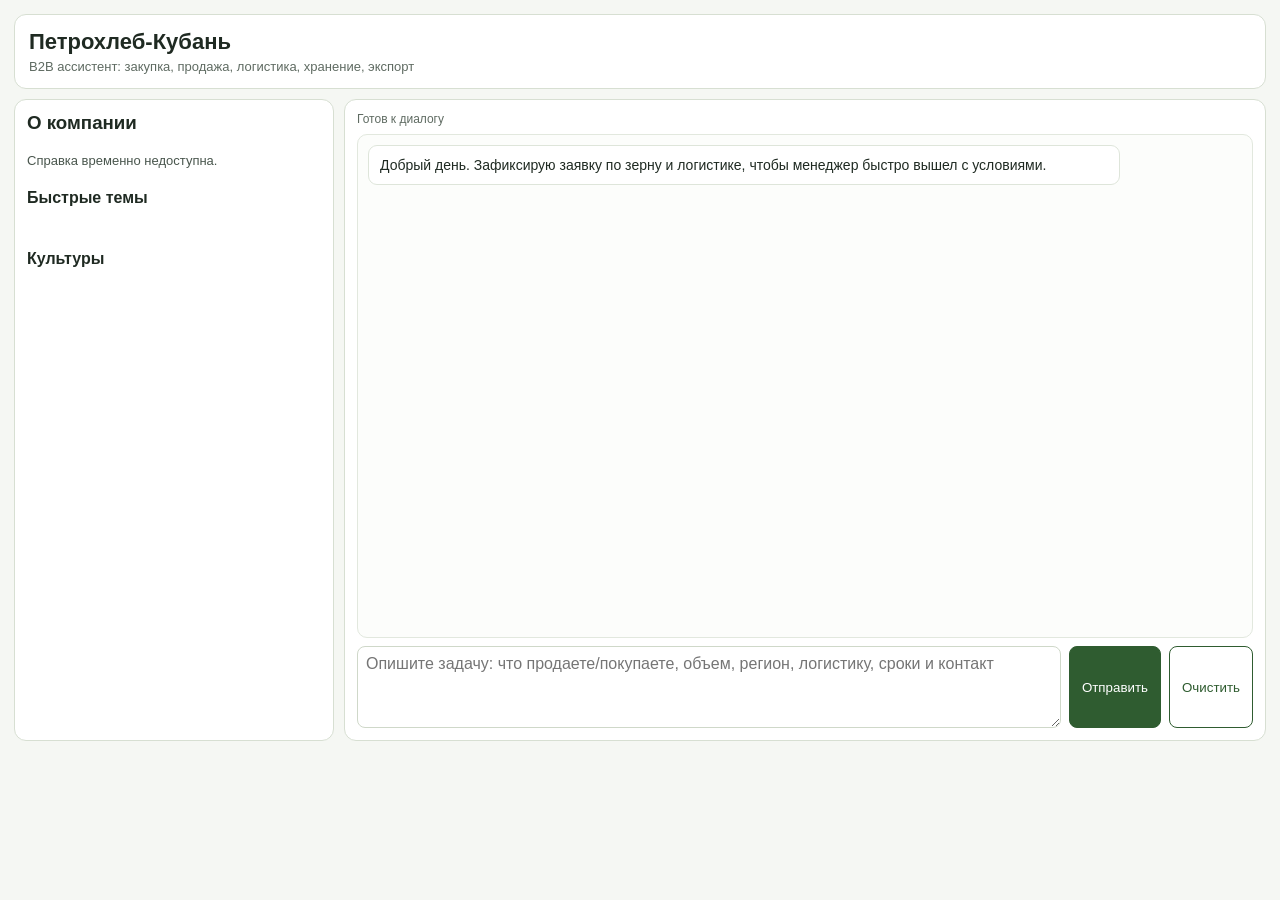
==== web/index.html @ 88578274 "ref: refactor chat logic" ====
<!doctype html>
<html lang="ru">
<head>
  <meta charset="UTF-8" />
  <meta name="viewport" content="width=device-width, initial-scale=1" />
  <title>Петрохлеб-Кубань — ассистент заявок</title>
  <style>
    :root { --bg:#f5f7f3; --card:#fff; --ink:#1f2a22; --line:#d7dfd2; --brand:#2f5c30; }
    * { box-sizing:border-box; }
    body { margin:0; font-family:"Segoe UI", Tahoma, sans-serif; background:var(--bg); color:var(--ink); }
    .wrap { max-width:1280px; margin:0 auto; padding:14px; }
    .top { background:var(--card); border:1px solid var(--line); border-radius:12px; padding:14px; margin-bottom:10px; }
    .title { font-size:22px; font-weight:700; }
    .sub { color:#5f6b62; font-size:13px; margin-top:4px; }
    .layout { display:grid; grid-template-columns:320px 1fr; gap:10px; }
    .card { background:var(--card); border:1px solid var(--line); border-radius:12px; padding:12px; }
    .chips { display:flex; gap:6px; flex-wrap:wrap; }
    .chip { border:1px solid #c4d0be; background:#eef4ea; border-radius:999px; padding:6px 10px; cursor:pointer; font-size:12px; }
    .stream { border:1px solid #e2e8de; border-radius:10px; min-height:56vh; max-height:56vh; overflow:auto; padding:10px; background:#fcfdfb; }
    .msg { max-width:86%; padding:9px 11px; border-radius:9px; margin-bottom:8px; white-space:pre-wrap; font-size:14px; line-height:1.45; }
    .msg.in { margin-left:auto; background:#eaf1e5; border:1px solid #d1ddc9; }
    .msg.out { margin-right:auto; background:#fff; border:1px solid #dee5da; }
    .composer { display:grid; grid-template-columns:1fr auto auto; gap:8px; margin-top:8px; }
    textarea { width:100%; min-height:82px; border:1px solid #cfd8c9; border-radius:8px; padding:8px; font:inherit; }
    button { border:1px solid var(--brand); background:var(--brand); color:#fff; border-radius:8px; padding:0 12px; cursor:pointer; }
    button.ghost { background:#fff; color:var(--brand); }
    .status { color:#5f6b62; font-size:12px; margin-bottom:8px; }
    @media (max-width: 980px) { .layout { grid-template-columns:1fr; } }
  </style>
</head>
<body>
  <div class="wrap">
    <div class="top">
      <div class="title">Петрохлеб-Кубань</div>
      <div class="sub">B2B ассистент: закупка, продажа, логистика, хранение, экспорт</div>
    </div>

    <div class="layout">
      <aside class="card">
        <h3 style="margin-top:0">О компании</h3>
        <div id="company" style="font-size:13px;color:#49564d"></div>
        <h4>Быстрые темы</h4>
        <div class="chips" id="request-types"></div>
        <h4>Культуры</h4>
        <div class="chips" id="commodities"></div>
      </aside>

      <section class="card">
        <div class="status" id="status">Готов к диалогу</div>
        <div class="stream" id="stream"></div>
        <div class="composer">
          <textarea id="text" placeholder="Опишите задачу: что продаете/покупаете, объем, регион, логистику, сроки и контакт"></textarea>
          <button id="send">Отправить</button>
          <button id="clear" class="ghost">Очистить</button>
        </div>
      </section>
    </div>
  </div>

  <script>
    let sessionId = null
    const stream = document.getElementById("stream")
    const statusEl = document.getElementById("status")

    function add(text, direction) {
      const el = document.createElement("div")
      el.className = `msg ${direction}`
      el.textContent = text
      stream.appendChild(el)
      stream.scrollTop = stream.scrollHeight
    }

    function setStatus(text, bad = false) {
      statusEl.textContent = text
      statusEl.style.color = bad ? "#b01919" : "#5f6b62"
    }

    async function bootstrap() {
      try {
        const res = await fetch("/api/public/bootstrap")
        const data = await res.json()
        document.getElementById("company").textContent = `${data.company?.name || ""}. ${data.company?.services || ""}`

        const reqWrap = document.getElementById("request-types")
        ;(data.request_types || []).forEach(item => {
          const b = document.createElement("button")
          b.className = "chip"
          b.textContent = item.name
          b.onclick = () => {
            document.getElementById("text").value = `Нужна консультация: ${item.name}`
            document.getElementById("text").focus()
          }
          reqWrap.appendChild(b)
        })

        const comWrap = document.getElementById("commodities")
        ;(data.commodities || []).forEach(item => {
          const b = document.createElement("button")
          b.className = "chip"
          b.textContent = item.name
          b.onclick = () => {
            document.getElementById("text").value = `Интересует ${item.name}, объем 200 тонн, регион Краснодар.`
            document.getElementById("text").focus()
          }
          comWrap.appendChild(b)
        })
      } catch {
        document.getElementById("company").textContent = "Справка временно недоступна."
      }
    }

    async function send() {
      const textEl = document.getElementById("text")
      const text = textEl.value.trim()
      if (!text) return
      add(text, "in")
      textEl.value = ""
      setStatus("Обработка сообщения...")

      try {
        const res = await fetch("/api/v1/chat", {
          method: "POST",
          headers: { "Content-Type": "application/json" },
          body: JSON.stringify({ text, session_id: sessionId, client_id: "web-user", source_channel: "web_widget" }),
        })
        const payload = await res.json()
        if (!res.ok) throw new Error(payload.detail || `HTTP ${res.status}`)
        sessionId = payload.session_id || sessionId
        add(payload.text || "Ответ пуст", "out")
        setStatus(`Готово · ${payload.provider || "engine"} · ${payload.status || "draft"}`)
      } catch (e) {
        add(`Ошибка: ${e.message || e}`, "out")
        setStatus("Сбой запроса", true)
      }
    }

    document.getElementById("send").onclick = send
    document.getElementById("clear").onclick = () => {
      sessionId = null
      stream.innerHTML = ""
      setStatus("Диалог очищен")
    }
    document.getElementById("text").addEventListener("keydown", e => {
      if (e.key === "Enter" && !e.shiftKey) {
        e.preventDefault()
        send()
      }
    })

    ;(async () => {
      await bootstrap()
      add("Добрый день. Зафиксирую заявку по зерну и логистике, чтобы менеджер быстро вышел с условиями.", "out")
    })()
  </script>
</body>
</html>
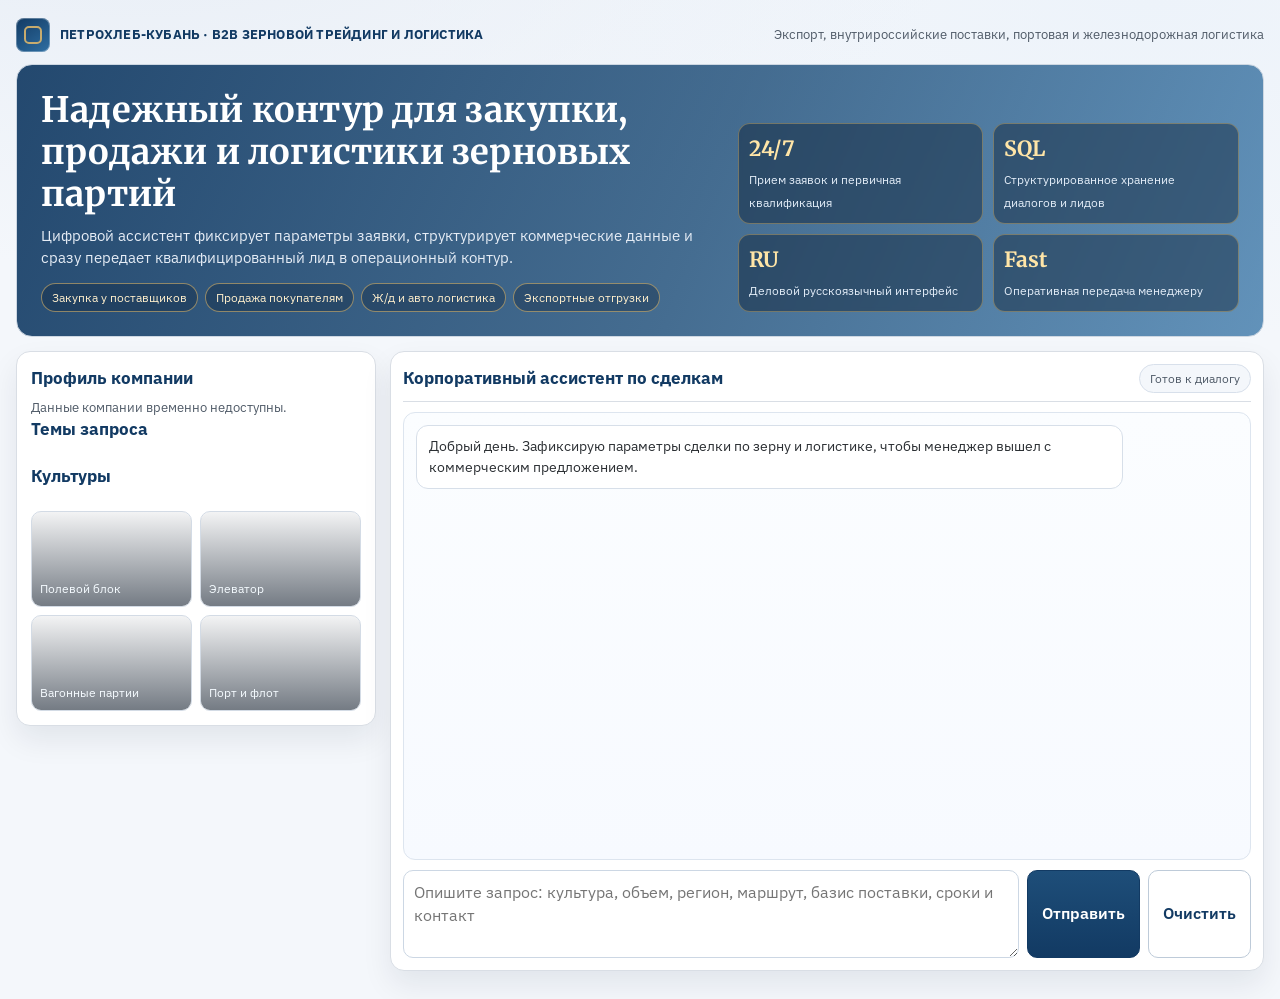
==== commit 2acbdf1b: "feat: changed webui" ====
--- a/web/index.html
+++ b/web/index.html
@@ -3,153 +3,728 @@
 <head>
   <meta charset="UTF-8" />
   <meta name="viewport" content="width=device-width, initial-scale=1" />
-  <title>Петрохлеб-Кубань — ассистент заявок</title>
+  <title>Петрохлеб-Кубань — корпоративный B2B ассистент</title>
   <style>
-    :root { --bg:#f5f7f3; --card:#fff; --ink:#1f2a22; --line:#d7dfd2; --brand:#2f5c30; }
-    * { box-sizing:border-box; }
-    body { margin:0; font-family:"Segoe UI", Tahoma, sans-serif; background:var(--bg); color:var(--ink); }
-    .wrap { max-width:1280px; margin:0 auto; padding:14px; }
-    .top { background:var(--card); border:1px solid var(--line); border-radius:12px; padding:14px; margin-bottom:10px; }
-    .title { font-size:22px; font-weight:700; }
-    .sub { color:#5f6b62; font-size:13px; margin-top:4px; }
-    .layout { display:grid; grid-template-columns:320px 1fr; gap:10px; }
-    .card { background:var(--card); border:1px solid var(--line); border-radius:12px; padding:12px; }
-    .chips { display:flex; gap:6px; flex-wrap:wrap; }
-    .chip { border:1px solid #c4d0be; background:#eef4ea; border-radius:999px; padding:6px 10px; cursor:pointer; font-size:12px; }
-    .stream { border:1px solid #e2e8de; border-radius:10px; min-height:56vh; max-height:56vh; overflow:auto; padding:10px; background:#fcfdfb; }
-    .msg { max-width:86%; padding:9px 11px; border-radius:9px; margin-bottom:8px; white-space:pre-wrap; font-size:14px; line-height:1.45; }
-    .msg.in { margin-left:auto; background:#eaf1e5; border:1px solid #d1ddc9; }
-    .msg.out { margin-right:auto; background:#fff; border:1px solid #dee5da; }
-    .composer { display:grid; grid-template-columns:1fr auto auto; gap:8px; margin-top:8px; }
-    textarea { width:100%; min-height:82px; border:1px solid #cfd8c9; border-radius:8px; padding:8px; font:inherit; }
-    button { border:1px solid var(--brand); background:var(--brand); color:#fff; border-radius:8px; padding:0 12px; cursor:pointer; }
-    button.ghost { background:#fff; color:var(--brand); }
-    .status { color:#5f6b62; font-size:12px; margin-bottom:8px; }
-    @media (max-width: 980px) { .layout { grid-template-columns:1fr; } }
+    @import url("https://fonts.googleapis.com/css2?family=IBM+Plex+Sans:wght@400;500;600;700&family=Merriweather:wght@700;900&display=swap");
+
+    :root {
+      --bg: #f4f7fb;
+      --surface: #ffffff;
+      --surface-soft: #f8fafd;
+      --brand-900: #123a63;
+      --brand-800: #1e4e79;
+      --brand-700: #2f6fa3;
+      --gold-700: #c79a3b;
+      --gold-500: #d9b56b;
+      --text: #2b2f33;
+      --muted: #4f5a67;
+      --line: #d9dee5;
+      --ok: #2e7d58;
+      --danger: #b23c36;
+    }
+
+    * {
+      box-sizing: border-box;
+    }
+
+    body {
+      margin: 0;
+      color: var(--text);
+      background:
+        radial-gradient(1200px 520px at 10% -10%, #e8eef6 0%, transparent 70%),
+        radial-gradient(1100px 500px at 90% 0%, #edf3fa 0%, transparent 68%),
+        var(--bg);
+      font-family: "IBM Plex Sans", "Trebuchet MS", Verdana, sans-serif;
+      line-height: 1.45;
+    }
+
+    .shell {
+      max-width: 1320px;
+      margin: 0 auto;
+      padding: 18px 16px 28px;
+    }
+
+    .topbar {
+      display: flex;
+      justify-content: space-between;
+      align-items: center;
+      gap: 12px;
+      margin-bottom: 12px;
+      color: var(--muted);
+      font-size: 13px;
+    }
+
+    .brand {
+      display: flex;
+      align-items: center;
+      gap: 10px;
+      color: var(--brand-900);
+      font-weight: 700;
+      letter-spacing: 0.2px;
+    }
+
+    .brand-mark {
+      width: 34px;
+      height: 34px;
+      border-radius: 8px;
+      background: linear-gradient(145deg, var(--brand-900), var(--brand-700));
+      box-shadow: inset 0 0 0 1px rgba(255, 255, 255, 0.3);
+      position: relative;
+    }
+
+    .brand-mark::after {
+      content: "";
+      position: absolute;
+      inset: 8px;
+      border-radius: 5px;
+      border: 2px solid rgba(217, 181, 107, 0.9);
+    }
+
+    .hero {
+      position: relative;
+      overflow: hidden;
+      border-radius: 16px;
+      margin-bottom: 14px;
+      min-height: 270px;
+      border: 1px solid #cdd7e2;
+      background:
+        linear-gradient(112deg, rgba(18, 58, 99, 0.92) 0%, rgba(30, 78, 121, 0.82) 55%, rgba(47, 111, 163, 0.74) 100%),
+        url("https://images.unsplash.com/photo-1625246333195-78d9c38ad449?auto=format&fit=crop&w=1920&q=80") center/cover;
+      color: #fff;
+      display: grid;
+      grid-template-columns: 1.35fr 1fr;
+      gap: 20px;
+      padding: 24px;
+    }
+
+    .hero h1 {
+      margin: 0 0 10px;
+      font-family: "Merriweather", "Times New Roman", serif;
+      font-size: 35px;
+      line-height: 1.2;
+      letter-spacing: 0.2px;
+      max-width: 760px;
+    }
+
+    .hero p {
+      margin: 0;
+      color: #e6edf6;
+      max-width: 760px;
+      font-size: 15px;
+    }
+
+    .hero-tags {
+      display: flex;
+      flex-wrap: wrap;
+      gap: 7px;
+      margin-top: 14px;
+    }
+
+    .hero-tag {
+      border: 1px solid rgba(217, 181, 107, 0.6);
+      color: #ffefcc;
+      background: rgba(16, 36, 58, 0.35);
+      border-radius: 999px;
+      font-size: 12px;
+      padding: 5px 10px;
+    }
+
+    .hero-kpis {
+      align-self: end;
+      display: grid;
+      grid-template-columns: repeat(2, 1fr);
+      gap: 10px;
+    }
+
+    .kpi {
+      border: 1px solid rgba(217, 181, 107, 0.42);
+      border-radius: 12px;
+      background: rgba(8, 26, 45, 0.42);
+      backdrop-filter: blur(2px);
+      padding: 10px;
+    }
+
+    .kpi b {
+      display: block;
+      font-size: 21px;
+      margin-bottom: 2px;
+      color: #ffe5a7;
+      font-family: "Merriweather", "Times New Roman", serif;
+    }
+
+    .kpi span {
+      font-size: 12px;
+      color: #e3edf8;
+    }
+
+    .workspace {
+      display: grid;
+      grid-template-columns: 360px 1fr;
+      gap: 14px;
+      align-items: start;
+    }
+
+    .panel,
+    .chatbox {
+      background: var(--surface);
+      border: 1px solid var(--line);
+      border-radius: 14px;
+      box-shadow: 0 14px 30px rgba(14, 31, 49, 0.08);
+    }
+
+    .panel {
+      padding: 14px;
+    }
+
+    .panel h3 {
+      margin: 0 0 8px;
+      color: var(--brand-900);
+      font-size: 17px;
+    }
+
+    .muted {
+      color: var(--muted);
+      font-size: 13px;
+    }
+
+    .chips {
+      display: flex;
+      flex-wrap: wrap;
+      gap: 7px;
+      margin-top: 8px;
+      margin-bottom: 14px;
+    }
+
+    .chip {
+      border: 1px solid #c3cfdd;
+      border-radius: 999px;
+      padding: 7px 11px;
+      font-size: 12px;
+      cursor: pointer;
+      color: var(--brand-900);
+      background: linear-gradient(180deg, #f9fbff 0%, #edf4fb 100%);
+      transition: all 0.2s ease;
+    }
+
+    .chip:hover {
+      border-color: #9eb4cc;
+      background: #eaf2fc;
+    }
+
+    .photo-grid {
+      margin-top: 6px;
+      display: grid;
+      grid-template-columns: repeat(2, 1fr);
+      gap: 8px;
+    }
+
+    .photo {
+      min-height: 96px;
+      border-radius: 10px;
+      border: 1px solid #d3dbe5;
+      background-size: cover;
+      background-position: center;
+      position: relative;
+      overflow: hidden;
+    }
+
+    .photo::after {
+      content: "";
+      position: absolute;
+      inset: 0;
+      background: linear-gradient(0deg, rgba(16, 28, 43, 0.58), rgba(16, 28, 43, 0.05));
+    }
+
+    .photo span {
+      position: absolute;
+      left: 8px;
+      bottom: 8px;
+      font-size: 12px;
+      color: #f5fbff;
+      z-index: 1;
+    }
+
+    .chatbox {
+      padding: 12px;
+      display: grid;
+      grid-template-rows: auto 1fr auto;
+      gap: 10px;
+      min-height: 620px;
+    }
+
+    .chat-head {
+      display: flex;
+      justify-content: space-between;
+      align-items: center;
+      gap: 10px;
+      border-bottom: 1px solid var(--line);
+      padding-bottom: 8px;
+    }
+
+    .chat-title {
+      margin: 0;
+      font-size: 17px;
+      color: var(--brand-900);
+      font-weight: 700;
+    }
+
+    .status {
+      font-size: 12px;
+      color: var(--muted);
+      background: #f4f7fb;
+      border: 1px solid #d8e0eb;
+      border-radius: 999px;
+      padding: 5px 10px;
+      white-space: nowrap;
+    }
+
+    .status.bad {
+      color: var(--danger);
+      border-color: #e7c2bf;
+      background: #fff3f2;
+    }
+
+    .status.busy {
+      color: #8a6a22;
+      border-color: #e8d6ad;
+      background: #fff8e8;
+    }
+
+    .stream {
+      background: linear-gradient(180deg, #fbfdff 0%, #f7faff 100%);
+      border: 1px solid #dde5ef;
+      border-radius: 12px;
+      padding: 12px;
+      overflow: auto;
+      min-height: 380px;
+      max-height: calc(100vh - 420px);
+    }
+
+    .msg {
+      width: fit-content;
+      max-width: min(86%, 760px);
+      margin-bottom: 10px;
+      border-radius: 12px;
+      padding: 10px 12px;
+      white-space: pre-wrap;
+      font-size: 14px;
+      line-height: 1.5;
+      border: 1px solid transparent;
+      animation: reveal 180ms ease-out;
+    }
+
+    .msg.in {
+      margin-left: auto;
+      background: #e8eff7;
+      border-color: #c8d5e4;
+      color: #1f3b58;
+    }
+
+    .msg.out {
+      margin-right: auto;
+      background: #ffffff;
+      border-color: #d7dfe9;
+    }
+
+    .msg.out.loading {
+      color: #6f7b88;
+      min-width: 164px;
+    }
+
+    .loading-row {
+      display: inline-flex;
+      align-items: center;
+      gap: 8px;
+    }
+
+    .loading-dots {
+      display: inline-flex;
+      gap: 4px;
+    }
+
+    .loading-dots span {
+      width: 6px;
+      height: 6px;
+      border-radius: 50%;
+      background: var(--brand-700);
+      opacity: 0.25;
+      animation: dot 1s infinite;
+    }
+
+    .loading-dots span:nth-child(2) { animation-delay: 0.16s; }
+    .loading-dots span:nth-child(3) { animation-delay: 0.32s; }
+
+    .composer {
+      display: grid;
+      grid-template-columns: 1fr auto auto;
+      gap: 8px;
+      align-items: stretch;
+    }
+
+    textarea {
+      width: 100%;
+      min-height: 88px;
+      max-height: 180px;
+      resize: vertical;
+      border-radius: 10px;
+      border: 1px solid #ccd7e4;
+      padding: 10px;
+      font: inherit;
+      color: var(--text);
+      background: #fff;
+      outline: none;
+    }
+
+    textarea:focus {
+      border-color: #8eaccc;
+      box-shadow: 0 0 0 3px rgba(47, 111, 163, 0.15);
+    }
+
+    button {
+      border: 1px solid var(--brand-900);
+      border-radius: 10px;
+      padding: 0 14px;
+      font: inherit;
+      font-weight: 600;
+      cursor: pointer;
+      transition: all 0.2s ease;
+      background: linear-gradient(180deg, var(--brand-800) 0%, var(--brand-900) 100%);
+      color: #fff;
+    }
+
+    button:hover {
+      filter: brightness(1.05);
+    }
+
+    button:disabled {
+      opacity: 0.7;
+      cursor: not-allowed;
+    }
+
+    .ghost {
+      background: #fff;
+      color: var(--brand-900);
+      border-color: #becbd9;
+    }
+
+    @keyframes dot {
+      0%, 80%, 100% { opacity: 0.22; transform: translateY(0); }
+      40% { opacity: 1; transform: translateY(-3px); }
+    }
+
+    @keyframes reveal {
+      from { opacity: 0; transform: translateY(4px); }
+      to { opacity: 1; transform: translateY(0); }
+    }
+
+    @media (max-width: 1100px) {
+      .hero {
+        grid-template-columns: 1fr;
+        min-height: 0;
+      }
+      .hero h1 { font-size: 29px; }
+      .workspace { grid-template-columns: 1fr; }
+      .chatbox { min-height: 560px; }
+    }
+
+    @media (max-width: 760px) {
+      .shell { padding: 10px; }
+      .topbar { flex-direction: column; align-items: flex-start; gap: 6px; }
+      .hero { padding: 16px; border-radius: 12px; }
+      .hero h1 { font-size: 24px; }
+      .hero p { font-size: 14px; }
+      .hero-kpis { grid-template-columns: 1fr 1fr; }
+      .panel,
+      .chatbox { border-radius: 12px; }
+      .photo-grid { grid-template-columns: 1fr 1fr; }
+      .composer { grid-template-columns: 1fr 1fr; }
+      .composer textarea { grid-column: 1 / -1; }
+      .stream { max-height: 56vh; }
+      .msg { max-width: 94%; }
+    }
   </style>
 </head>
 <body>
-  <div class="wrap">
-    <div class="top">
-      <div class="title">Петрохлеб-Кубань</div>
-      <div class="sub">B2B ассистент: закупка, продажа, логистика, хранение, экспорт</div>
+  <div class="shell">
+    <div class="topbar">
+      <div class="brand">
+        <span class="brand-mark" aria-hidden="true"></span>
+        <span>ПЕТРОХЛЕБ-КУБАНЬ · B2B ЗЕРНОВОЙ ТРЕЙДИНГ И ЛОГИСТИКА</span>
+      </div>
+      <div>Экспорт, внутрироссийские поставки, портовая и железнодорожная логистика</div>
     </div>
 
-    <div class="layout">
-      <aside class="card">
-        <h3 style="margin-top:0">О компании</h3>
-        <div id="company" style="font-size:13px;color:#49564d"></div>
-        <h4>Быстрые темы</h4>
+    <section class="hero">
+      <div>
+        <h1>Надежный контур для закупки, продажи и логистики зерновых партий</h1>
+        <p>Цифровой ассистент фиксирует параметры заявки, структурирует коммерческие данные и сразу передает квалифицированный лид в операционный контур.</p>
+        <div class="hero-tags">
+          <span class="hero-tag">Закупка у поставщиков</span>
+          <span class="hero-tag">Продажа покупателям</span>
+          <span class="hero-tag">Ж/д и авто логистика</span>
+          <span class="hero-tag">Экспортные отгрузки</span>
+        </div>
+      </div>
+      <div class="hero-kpis">
+        <div class="kpi"><b>24/7</b><span>Прием заявок и первичная квалификация</span></div>
+        <div class="kpi"><b>SQL</b><span>Структурированное хранение диалогов и лидов</span></div>
+        <div class="kpi"><b>RU</b><span>Деловой русскоязычный интерфейс</span></div>
+        <div class="kpi"><b>Fast</b><span>Оперативная передача менеджеру</span></div>
+      </div>
+    </section>
+
+    <main class="workspace">
+      <aside class="panel">
+        <h3>Профиль компании</h3>
+        <div id="company" class="muted">Загрузка данных...</div>
+
+        <h3>Темы запроса</h3>
         <div class="chips" id="request-types"></div>
-        <h4>Культуры</h4>
+
+        <h3>Культуры</h3>
         <div class="chips" id="commodities"></div>
+
+        <div class="photo-grid">
+          <div class="photo" style="background-image:url('https://images.unsplash.com/photo-1437252611977-07f74518abd7?auto=format&fit=crop&w=900&q=80')"><span>Полевой блок</span></div>
+          <div class="photo" style="background-image:url('https://images.unsplash.com/photo-1559027615-cd4628902d4a?auto=format&fit=crop&w=900&q=80')"><span>Элеватор</span></div>
+          <div class="photo" style="background-image:url('https://images.unsplash.com/photo-1489515217757-5fd1be406fef?auto=format&fit=crop&w=900&q=80')"><span>Вагонные партии</span></div>
+          <div class="photo" style="background-image:url('https://images.unsplash.com/photo-1578574577315-3fbeb0cecdc2?auto=format&fit=crop&w=900&q=80')"><span>Порт и флот</span></div>
+        </div>
       </aside>
 
-      <section class="card">
-        <div class="status" id="status">Готов к диалогу</div>
-        <div class="stream" id="stream"></div>
+      <section class="chatbox">
+        <div class="chat-head">
+          <h2 class="chat-title">Корпоративный ассистент по сделкам</h2>
+          <div class="status" id="status">Готов к диалогу</div>
+        </div>
+
+        <div class="stream" id="stream" aria-live="polite"></div>
+
         <div class="composer">
-          <textarea id="text" placeholder="Опишите задачу: что продаете/покупаете, объем, регион, логистику, сроки и контакт"></textarea>
+          <textarea id="text" placeholder="Опишите запрос: культура, объем, регион, маршрут, базис поставки, сроки и контакт"></textarea>
           <button id="send">Отправить</button>
           <button id="clear" class="ghost">Очистить</button>
         </div>
       </section>
-    </div>
+    </main>
   </div>
 
   <script>
     let sessionId = null
-    const stream = document.getElementById("stream")
+    let busy = false
+
+    const streamEl = document.getElementById("stream")
     const statusEl = document.getElementById("status")
-
-    function add(text, direction) {
-      const el = document.createElement("div")
-      el.className = `msg ${direction}`
-      el.textContent = text
-      stream.appendChild(el)
-      stream.scrollTop = stream.scrollHeight
-    }
-
-    function setStatus(text, bad = false) {
+    const textEl = document.getElementById("text")
+    const sendBtn = document.getElementById("send")
+    const clearBtn = document.getElementById("clear")
+
+    function setStatus(text, mode = "normal") {
       statusEl.textContent = text
-      statusEl.style.color = bad ? "#b01919" : "#5f6b62"
+      statusEl.classList.remove("bad", "busy")
+      if (mode === "bad") statusEl.classList.add("bad")
+      if (mode === "busy") statusEl.classList.add("busy")
+    }
+
+    function setBusy(flag) {
+      busy = flag
+      sendBtn.disabled = flag
+      clearBtn.disabled = flag
+      textEl.disabled = flag
+    }
+
+    function scrollToBottom() {
+      streamEl.scrollTop = streamEl.scrollHeight
+    }
+
+    function createMessage(direction, text = "", loading = false) {
+      const box = document.createElement("article")
+      box.className = `msg ${direction}${loading ? " loading" : ""}`
+
+      const content = document.createElement("div")
+      if (loading) {
+        content.className = "loading-row"
+        content.innerHTML = "<span>Формируем ответ</span><span class='loading-dots'><span></span><span></span><span></span></span>"
+      } else {
+        content.textContent = text
+      }
+
+      box.appendChild(content)
+      streamEl.appendChild(box)
+      scrollToBottom()
+      return { box, content }
+    }
+
+    async function typeText(contentEl, text, delayMs = 11) {
+      contentEl.textContent = ""
+      for (const ch of text) {
+        contentEl.textContent += ch
+        scrollToBottom()
+        await new Promise(resolve => setTimeout(resolve, delayMs))
+      }
+    }
+
+    function parseNdjsonChunk(buffer, onLine) {
+      let idx = buffer.indexOf("\n")
+      while (idx >= 0) {
+        const line = buffer.slice(0, idx).trim()
+        buffer = buffer.slice(idx + 1)
+        if (line) onLine(line)
+        idx = buffer.indexOf("\n")
+      }
+      return buffer
     }
 
     async function bootstrap() {
       try {
         const res = await fetch("/api/public/bootstrap")
         const data = await res.json()
-        document.getElementById("company").textContent = `${data.company?.name || ""}. ${data.company?.services || ""}`
-
-        const reqWrap = document.getElementById("request-types")
+        document.getElementById("company").textContent = `${data.company?.name || "Петрохлеб-Кубань"}. ${data.company?.services || "Закупка, продажа, логистика и экспорт зерновых."}`
+
+        const requestWrap = document.getElementById("request-types")
         ;(data.request_types || []).forEach(item => {
-          const b = document.createElement("button")
-          b.className = "chip"
-          b.textContent = item.name
-          b.onclick = () => {
-            document.getElementById("text").value = `Нужна консультация: ${item.name}`
-            document.getElementById("text").focus()
+          const btn = document.createElement("button")
+          btn.className = "chip"
+          btn.textContent = item.name
+          btn.onclick = () => {
+            textEl.value = `Нужна консультация по направлению: ${item.name}. Объем 300 тонн, регион Краснодар.`
+            textEl.focus()
           }
-          reqWrap.appendChild(b)
+          requestWrap.appendChild(btn)
         })
 
-        const comWrap = document.getElementById("commodities")
+        const commoditiesWrap = document.getElementById("commodities")
         ;(data.commodities || []).forEach(item => {
-          const b = document.createElement("button")
-          b.className = "chip"
-          b.textContent = item.name
-          b.onclick = () => {
-            document.getElementById("text").value = `Интересует ${item.name}, объем 200 тонн, регион Краснодар.`
-            document.getElementById("text").focus()
+          const btn = document.createElement("button")
+          btn.className = "chip"
+          btn.textContent = item.name
+          btn.onclick = () => {
+            textEl.value = `Интересует ${item.name}, объем 200 тонн, Краснодар, контакт +79000000000.`
+            textEl.focus()
           }
-          comWrap.appendChild(b)
+          commoditiesWrap.appendChild(btn)
         })
       } catch {
-        document.getElementById("company").textContent = "Справка временно недоступна."
+        document.getElementById("company").textContent = "Данные компании временно недоступны."
       }
     }
 
-    async function send() {
-      const textEl = document.getElementById("text")
+    async function sendMessage() {
+      if (busy) return
+
       const text = textEl.value.trim()
       if (!text) return
-      add(text, "in")
+
+      createMessage("in", text)
       textEl.value = ""
-      setStatus("Обработка сообщения...")
+      setBusy(true)
+      setStatus("Ожидание ответа сервера", "busy")
+
+      const loadingMsg = createMessage("out", "", true)
+      let responseMeta = {}
+      let fullReply = ""
+      let started = false
 
       try {
-        const res = await fetch("/api/v1/chat", {
+        const res = await fetch("/api/chat/stream", {
           method: "POST",
           headers: { "Content-Type": "application/json" },
-          body: JSON.stringify({ text, session_id: sessionId, client_id: "web-user", source_channel: "web_widget" }),
+          body: JSON.stringify({
+            text,
+            session_id: sessionId,
+            client_id: "web-user",
+            source_channel: "web_widget",
+          }),
         })
-        const payload = await res.json()
-        if (!res.ok) throw new Error(payload.detail || `HTTP ${res.status}`)
-        sessionId = payload.session_id || sessionId
-        add(payload.text || "Ответ пуст", "out")
-        setStatus(`Готово · ${payload.provider || "engine"} · ${payload.status || "draft"}`)
-      } catch (e) {
-        add(`Ошибка: ${e.message || e}`, "out")
-        setStatus("Сбой запроса", true)
+
+        if (!res.ok) {
+          const body = await res.text()
+          throw new Error(body || `HTTP ${res.status}`)
+        }
+
+        if (!res.body) {
+          throw new Error("Пустой поток ответа")
+        }
+
+        const reader = res.body.getReader()
+        const decoder = new TextDecoder("utf-8")
+        let buffer = ""
+
+        while (true) {
+          const { done, value } = await reader.read()
+          if (done) break
+          buffer += decoder.decode(value, { stream: true })
+          buffer = parseNdjsonChunk(buffer, line => {
+            const event = JSON.parse(line)
+
+            if (event.done) {
+              responseMeta = event
+              if (typeof event.token === "string" && event.token.length > fullReply.length) {
+                fullReply = event.token
+                if (!started) {
+                  loadingMsg.box.classList.remove("loading")
+                  loadingMsg.content.textContent = fullReply
+                  started = true
+                }
+              }
+              return
+            }
+
+            const token = typeof event.token === "string" ? event.token : ""
+            if (!token) return
+
+            if (!started) {
+              loadingMsg.box.classList.remove("loading")
+              loadingMsg.content.textContent = ""
+              started = true
+            }
+
+            fullReply += token
+            loadingMsg.content.textContent = fullReply
+            scrollToBottom()
+          })
+        }
+
+        if (!started) {
+          loadingMsg.box.classList.remove("loading")
+          const finalText = fullReply || responseMeta.token || "Ответ получен, но текст пуст."
+          await typeText(loadingMsg.content, finalText)
+          fullReply = finalText
+        }
+
+        sessionId = responseMeta.session_id || sessionId
+        const provider = responseMeta.provider || "engine"
+        const status = responseMeta.status || "draft"
+        setStatus(`Готово · ${provider} · ${status}`)
+      } catch (error) {
+        loadingMsg.box.classList.remove("loading")
+        loadingMsg.content.textContent = `Ошибка: ${error.message || error}`
+        setStatus("Сбой обработки запроса", "bad")
+      } finally {
+        setBusy(false)
+        textEl.focus()
       }
     }
 
-    document.getElementById("send").onclick = send
-    document.getElementById("clear").onclick = () => {
+    sendBtn.onclick = sendMessage
+
+    clearBtn.onclick = () => {
       sessionId = null
-      stream.innerHTML = ""
+      streamEl.innerHTML = ""
       setStatus("Диалог очищен")
-    }
-    document.getElementById("text").addEventListener("keydown", e => {
-      if (e.key === "Enter" && !e.shiftKey) {
-        e.preventDefault()
-        send()
+      textEl.focus()
+    }
+
+    textEl.addEventListener("keydown", event => {
+      if (event.key === "Enter" && !event.shiftKey) {
+        event.preventDefault()
+        sendMessage()
       }
     })
 
     ;(async () => {
       await bootstrap()
-      add("Добрый день. Зафиксирую заявку по зерну и логистике, чтобы менеджер быстро вышел с условиями.", "out")
+      createMessage("out", "Добрый день. Зафиксирую параметры сделки по зерну и логистике, чтобы менеджер вышел с коммерческим предложением.")
     })()
   </script>
 </body>
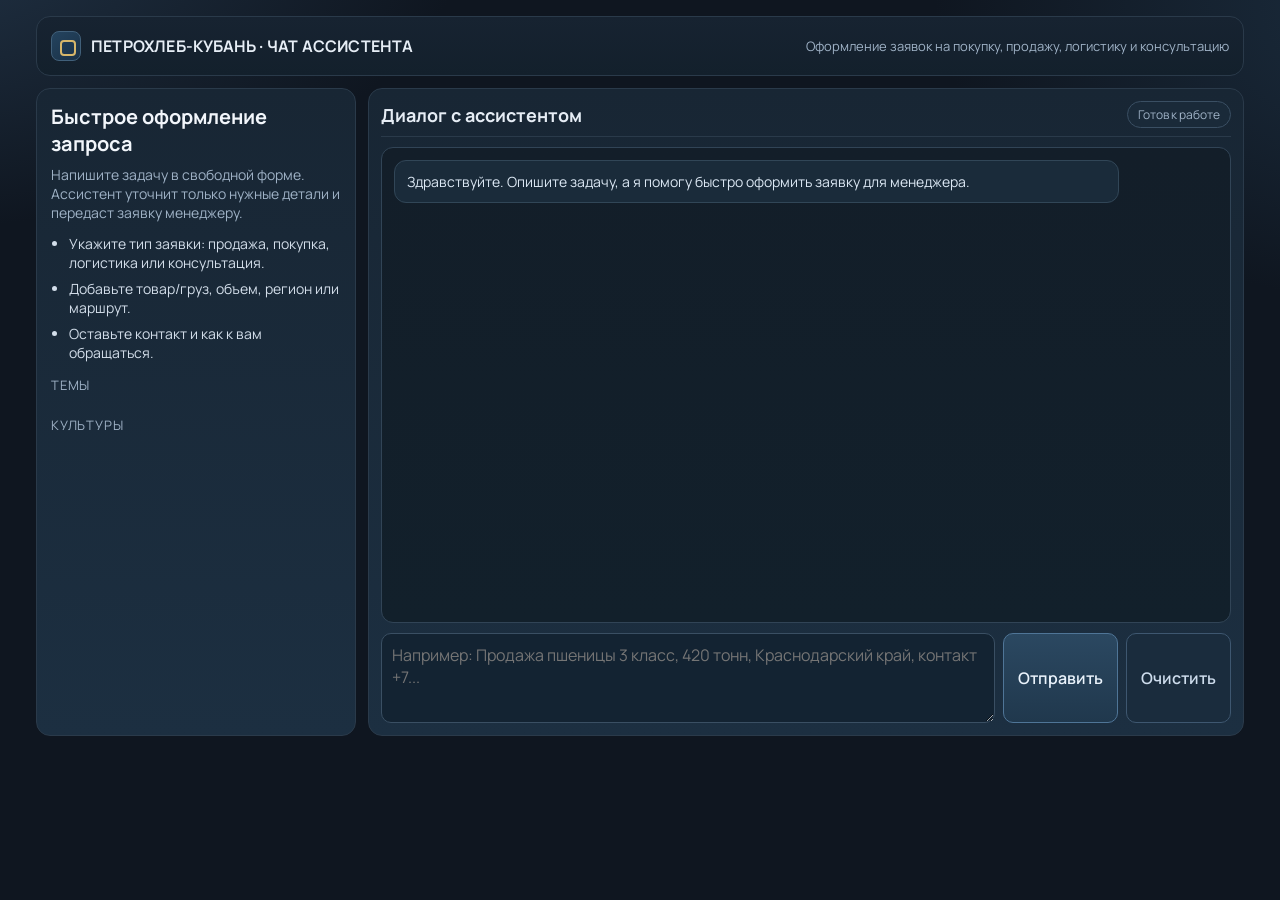
==== commit 6316e38c: "feat: changed ui" ====
--- a/web/index.html
+++ b/web/index.html
@@ -3,253 +3,163 @@
 <head>
   <meta charset="UTF-8" />
   <meta name="viewport" content="width=device-width, initial-scale=1" />
-  <title>Петрохлеб-Кубань — корпоративный B2B ассистент</title>
+  <title>Петрохлеб-Кубань — чат ассистента</title>
   <style>
-    @import url("https://fonts.googleapis.com/css2?family=IBM+Plex+Sans:wght@400;500;600;700&family=Merriweather:wght@700;900&display=swap");
+    @import url("https://fonts.googleapis.com/css2?family=Manrope:wght@400;500;600;700&family=IBM+Plex+Sans:wght@400;500;600&display=swap");
 
     :root {
-      --bg: #f4f7fb;
-      --surface: #ffffff;
-      --surface-soft: #f8fafd;
-      --brand-900: #123a63;
-      --brand-800: #1e4e79;
-      --brand-700: #2f6fa3;
-      --gold-700: #c79a3b;
-      --gold-500: #d9b56b;
-      --text: #2b2f33;
-      --muted: #4f5a67;
-      --line: #d9dee5;
-      --ok: #2e7d58;
-      --danger: #b23c36;
-    }
-
-    * {
-      box-sizing: border-box;
-    }
+      --bg: #0f1620;
+      --bg-soft: #141f2a;
+      --panel: #182634;
+      --panel-2: #1c2f41;
+      --line: #2a3a4a;
+      --text: #e6edf5;
+      --muted: #9fb2c6;
+      --brand: #6ca6d9;
+      --accent: #d7b76a;
+      --ok: #79c695;
+      --danger: #ef8a84;
+      --bubble-in: #23384b;
+      --bubble-out: #1a2b3a;
+    }
+
+    * { box-sizing: border-box; }
 
     body {
       margin: 0;
+      min-height: 100vh;
       color: var(--text);
       background:
-        radial-gradient(1200px 520px at 10% -10%, #e8eef6 0%, transparent 70%),
-        radial-gradient(1100px 500px at 90% 0%, #edf3fa 0%, transparent 68%),
+        radial-gradient(860px 460px at -10% -10%, #23364a 0%, transparent 70%),
+        radial-gradient(860px 460px at 120% 0%, #1e3245 0%, transparent 70%),
         var(--bg);
-      font-family: "IBM Plex Sans", "Trebuchet MS", Verdana, sans-serif;
-      line-height: 1.45;
+      font-family: "Manrope", "IBM Plex Sans", sans-serif;
     }
 
     .shell {
-      max-width: 1320px;
+      max-width: 1240px;
       margin: 0 auto;
-      padding: 18px 16px 28px;
-    }
-
-    .topbar {
+      padding: 16px;
+    }
+
+    .top {
       display: flex;
       justify-content: space-between;
       align-items: center;
       gap: 12px;
+      padding: 14px;
+      border: 1px solid var(--line);
+      border-radius: 14px;
+      background: linear-gradient(180deg, #172331 0%, #13202c 100%);
       margin-bottom: 12px;
-      color: var(--muted);
-      font-size: 13px;
     }
 
     .brand {
       display: flex;
       align-items: center;
       gap: 10px;
-      color: var(--brand-900);
       font-weight: 700;
       letter-spacing: 0.2px;
     }
 
-    .brand-mark {
-      width: 34px;
-      height: 34px;
+    .mark {
+      width: 30px;
+      height: 30px;
       border-radius: 8px;
-      background: linear-gradient(145deg, var(--brand-900), var(--brand-700));
-      box-shadow: inset 0 0 0 1px rgba(255, 255, 255, 0.3);
+      background: linear-gradient(145deg, #24435e, #1a3248);
+      border: 1px solid #41607a;
       position: relative;
     }
 
-    .brand-mark::after {
+    .mark::after {
       content: "";
       position: absolute;
-      inset: 8px;
-      border-radius: 5px;
-      border: 2px solid rgba(217, 181, 107, 0.9);
-    }
-
-    .hero {
-      position: relative;
-      overflow: hidden;
-      border-radius: 16px;
-      margin-bottom: 14px;
-      min-height: 270px;
-      border: 1px solid #cdd7e2;
-      background:
-        linear-gradient(112deg, rgba(18, 58, 99, 0.92) 0%, rgba(30, 78, 121, 0.82) 55%, rgba(47, 111, 163, 0.74) 100%),
-        url("https://images.unsplash.com/photo-1625246333195-78d9c38ad449?auto=format&fit=crop&w=1920&q=80") center/cover;
-      color: #fff;
+      left: 8px;
+      top: 8px;
+      width: 12px;
+      height: 12px;
+      border: 2px solid var(--accent);
+      border-radius: 4px;
+    }
+
+    .top-sub {
+      color: var(--muted);
+      font-size: 13px;
+      text-align: right;
+    }
+
+    .layout {
       display: grid;
-      grid-template-columns: 1.35fr 1fr;
-      gap: 20px;
-      padding: 24px;
-    }
-
-    .hero h1 {
-      margin: 0 0 10px;
-      font-family: "Merriweather", "Times New Roman", serif;
-      font-size: 35px;
-      line-height: 1.2;
-      letter-spacing: 0.2px;
-      max-width: 760px;
-    }
-
-    .hero p {
-      margin: 0;
-      color: #e6edf6;
-      max-width: 760px;
-      font-size: 15px;
-    }
-
-    .hero-tags {
-      display: flex;
-      flex-wrap: wrap;
-      gap: 7px;
-      margin-top: 14px;
-    }
-
-    .hero-tag {
-      border: 1px solid rgba(217, 181, 107, 0.6);
-      color: #ffefcc;
-      background: rgba(16, 36, 58, 0.35);
-      border-radius: 999px;
-      font-size: 12px;
-      padding: 5px 10px;
-    }
-
-    .hero-kpis {
-      align-self: end;
-      display: grid;
-      grid-template-columns: repeat(2, 1fr);
-      gap: 10px;
-    }
-
-    .kpi {
-      border: 1px solid rgba(217, 181, 107, 0.42);
-      border-radius: 12px;
-      background: rgba(8, 26, 45, 0.42);
-      backdrop-filter: blur(2px);
-      padding: 10px;
-    }
-
-    .kpi b {
-      display: block;
-      font-size: 21px;
-      margin-bottom: 2px;
-      color: #ffe5a7;
-      font-family: "Merriweather", "Times New Roman", serif;
-    }
-
-    .kpi span {
-      font-size: 12px;
-      color: #e3edf8;
-    }
-
-    .workspace {
-      display: grid;
-      grid-template-columns: 360px 1fr;
-      gap: 14px;
-      align-items: start;
-    }
-
-    .panel,
-    .chatbox {
-      background: var(--surface);
+      grid-template-columns: 320px 1fr;
+      gap: 12px;
+    }
+
+    .card {
       border: 1px solid var(--line);
       border-radius: 14px;
-      box-shadow: 0 14px 30px rgba(14, 31, 49, 0.08);
-    }
-
-    .panel {
+      background: linear-gradient(180deg, var(--panel) 0%, var(--panel-2) 100%);
+    }
+
+    .info {
       padding: 14px;
     }
 
-    .panel h3 {
+    .info h2 {
       margin: 0 0 8px;
-      color: var(--brand-900);
-      font-size: 17px;
-    }
-
-    .muted {
+      font-size: 20px;
+      color: #f2f6fb;
+    }
+
+    .info p {
+      margin: 0 0 12px;
       color: var(--muted);
+      font-size: 14px;
+    }
+
+    .list {
+      margin: 0;
+      padding-left: 18px;
+      color: #d3deea;
+      font-size: 14px;
+    }
+
+    .list li { margin-bottom: 7px; }
+
+    .chips-title {
+      margin: 14px 0 8px;
       font-size: 13px;
+      color: var(--muted);
+      text-transform: uppercase;
+      letter-spacing: 0.8px;
     }
 
     .chips {
       display: flex;
       flex-wrap: wrap;
       gap: 7px;
-      margin-top: 8px;
-      margin-bottom: 14px;
     }
 
     .chip {
-      border: 1px solid #c3cfdd;
+      border: 1px solid #37506a;
       border-radius: 999px;
-      padding: 7px 11px;
+      padding: 6px 11px;
       font-size: 12px;
+      color: #dbe8f5;
+      background: #22384b;
       cursor: pointer;
-      color: var(--brand-900);
-      background: linear-gradient(180deg, #f9fbff 0%, #edf4fb 100%);
-      transition: all 0.2s ease;
     }
 
     .chip:hover {
-      border-color: #9eb4cc;
-      background: #eaf2fc;
-    }
-
-    .photo-grid {
-      margin-top: 6px;
-      display: grid;
-      grid-template-columns: repeat(2, 1fr);
-      gap: 8px;
-    }
-
-    .photo {
-      min-height: 96px;
-      border-radius: 10px;
-      border: 1px solid #d3dbe5;
-      background-size: cover;
-      background-position: center;
-      position: relative;
-      overflow: hidden;
-    }
-
-    .photo::after {
-      content: "";
-      position: absolute;
-      inset: 0;
-      background: linear-gradient(0deg, rgba(16, 28, 43, 0.58), rgba(16, 28, 43, 0.05));
-    }
-
-    .photo span {
-      position: absolute;
-      left: 8px;
-      bottom: 8px;
-      font-size: 12px;
-      color: #f5fbff;
-      z-index: 1;
-    }
-
-    .chatbox {
-      padding: 12px;
+      border-color: #4a6a88;
+      background: #28445b;
+    }
+
+    .chat {
       display: grid;
       grid-template-rows: auto 1fr auto;
       gap: 10px;
-      min-height: 620px;
+      min-height: 72vh;
+      padding: 12px;
     }
 
     .chat-head {
@@ -261,247 +171,201 @@
       padding-bottom: 8px;
     }
 
-    .chat-title {
+    .chat-head h3 {
       margin: 0;
-      font-size: 17px;
-      color: var(--brand-900);
+      font-size: 18px;
       font-weight: 700;
     }
 
     .status {
       font-size: 12px;
       color: var(--muted);
-      background: #f4f7fb;
-      border: 1px solid #d8e0eb;
+      border: 1px solid #3a4f63;
       border-radius: 999px;
-      padding: 5px 10px;
-      white-space: nowrap;
+      padding: 4px 10px;
+      background: #1a2a39;
+    }
+
+    .status.busy {
+      color: #efd79e;
+      border-color: #6b5a34;
+      background: #2b2519;
     }
 
     .status.bad {
       color: var(--danger);
-      border-color: #e7c2bf;
-      background: #fff3f2;
-    }
-
-    .status.busy {
-      color: #8a6a22;
-      border-color: #e8d6ad;
-      background: #fff8e8;
+      border-color: #6a3b3d;
+      background: #2f1e23;
     }
 
     .stream {
-      background: linear-gradient(180deg, #fbfdff 0%, #f7faff 100%);
-      border: 1px solid #dde5ef;
+      border: 1px solid #314456;
       border-radius: 12px;
+      background: linear-gradient(180deg, #131e29 0%, #12202b 100%);
       padding: 12px;
       overflow: auto;
-      min-height: 380px;
-      max-height: calc(100vh - 420px);
+      min-height: 300px;
+      max-height: calc(100vh - 300px);
     }
 
     .msg {
-      width: fit-content;
-      max-width: min(86%, 760px);
+      max-width: min(88%, 760px);
+      padding: 10px 12px;
+      border-radius: 12px;
       margin-bottom: 10px;
-      border-radius: 12px;
-      padding: 10px 12px;
       white-space: pre-wrap;
+      line-height: 1.5;
       font-size: 14px;
-      line-height: 1.5;
       border: 1px solid transparent;
-      animation: reveal 180ms ease-out;
     }
 
     .msg.in {
       margin-left: auto;
-      background: #e8eff7;
-      border-color: #c8d5e4;
-      color: #1f3b58;
+      background: var(--bubble-in);
+      border-color: #3c5972;
+      color: #ebf3fb;
     }
 
     .msg.out {
       margin-right: auto;
-      background: #ffffff;
-      border-color: #d7dfe9;
-    }
-
-    .msg.out.loading {
-      color: #6f7b88;
-      min-width: 164px;
-    }
-
-    .loading-row {
+      background: var(--bubble-out);
+      border-color: #314657;
+      color: #dce8f4;
+    }
+
+    .msg.loading {
+      min-width: 150px;
+      color: var(--muted);
+    }
+
+    .loading {
       display: inline-flex;
       align-items: center;
       gap: 8px;
     }
 
-    .loading-dots {
+    .dots {
       display: inline-flex;
       gap: 4px;
     }
 
-    .loading-dots span {
+    .dots span {
       width: 6px;
       height: 6px;
       border-radius: 50%;
-      background: var(--brand-700);
-      opacity: 0.25;
+      background: var(--accent);
+      opacity: 0.3;
       animation: dot 1s infinite;
     }
 
-    .loading-dots span:nth-child(2) { animation-delay: 0.16s; }
-    .loading-dots span:nth-child(3) { animation-delay: 0.32s; }
+    .dots span:nth-child(2) { animation-delay: 0.15s; }
+    .dots span:nth-child(3) { animation-delay: 0.3s; }
 
     .composer {
       display: grid;
       grid-template-columns: 1fr auto auto;
       gap: 8px;
-      align-items: stretch;
     }
 
     textarea {
       width: 100%;
-      min-height: 88px;
-      max-height: 180px;
-      resize: vertical;
+      min-height: 90px;
+      border: 1px solid #3a4f63;
       border-radius: 10px;
-      border: 1px solid #ccd7e4;
       padding: 10px;
       font: inherit;
-      color: var(--text);
-      background: #fff;
+      color: #e7f0fa;
+      background: #132332;
+      resize: vertical;
+    }
+
+    textarea:focus {
       outline: none;
-    }
-
-    textarea:focus {
-      border-color: #8eaccc;
-      box-shadow: 0 0 0 3px rgba(47, 111, 163, 0.15);
+      border-color: #5f84a6;
+      box-shadow: 0 0 0 3px rgba(107, 160, 208, 0.2);
     }
 
     button {
-      border: 1px solid var(--brand-900);
+      border: 1px solid #4f7597;
       border-radius: 10px;
       padding: 0 14px;
       font: inherit;
       font-weight: 600;
+      color: #e9f2fb;
+      background: linear-gradient(180deg, #2b4861, #20384d);
       cursor: pointer;
-      transition: all 0.2s ease;
-      background: linear-gradient(180deg, var(--brand-800) 0%, var(--brand-900) 100%);
-      color: #fff;
-    }
-
-    button:hover {
-      filter: brightness(1.05);
+    }
+
+    button.ghost {
+      background: #1a2c3d;
+      border-color: #3e5770;
+      color: #cddcec;
     }
 
     button:disabled {
-      opacity: 0.7;
+      opacity: 0.65;
       cursor: not-allowed;
     }
 
-    .ghost {
-      background: #fff;
-      color: var(--brand-900);
-      border-color: #becbd9;
-    }
-
     @keyframes dot {
-      0%, 80%, 100% { opacity: 0.22; transform: translateY(0); }
+      0%, 80%, 100% { opacity: 0.25; transform: translateY(0); }
       40% { opacity: 1; transform: translateY(-3px); }
     }
 
-    @keyframes reveal {
-      from { opacity: 0; transform: translateY(4px); }
-      to { opacity: 1; transform: translateY(0); }
-    }
-
-    @media (max-width: 1100px) {
-      .hero {
-        grid-template-columns: 1fr;
-        min-height: 0;
+    @media (max-width: 980px) {
+      .layout { grid-template-columns: 1fr; }
+      .chat { min-height: 66vh; }
+    }
+
+    @media (max-width: 700px) {
+      .shell { padding: 10px; }
+      .top {
+        flex-direction: column;
+        align-items: flex-start;
       }
-      .hero h1 { font-size: 29px; }
-      .workspace { grid-template-columns: 1fr; }
-      .chatbox { min-height: 560px; }
-    }
-
-    @media (max-width: 760px) {
-      .shell { padding: 10px; }
-      .topbar { flex-direction: column; align-items: flex-start; gap: 6px; }
-      .hero { padding: 16px; border-radius: 12px; }
-      .hero h1 { font-size: 24px; }
-      .hero p { font-size: 14px; }
-      .hero-kpis { grid-template-columns: 1fr 1fr; }
-      .panel,
-      .chatbox { border-radius: 12px; }
-      .photo-grid { grid-template-columns: 1fr 1fr; }
+      .top-sub { text-align: left; }
       .composer { grid-template-columns: 1fr 1fr; }
       .composer textarea { grid-column: 1 / -1; }
       .stream { max-height: 56vh; }
-      .msg { max-width: 94%; }
+      .msg { max-width: 95%; }
     }
   </style>
 </head>
 <body>
   <div class="shell">
-    <div class="topbar">
-      <div class="brand">
-        <span class="brand-mark" aria-hidden="true"></span>
-        <span>ПЕТРОХЛЕБ-КУБАНЬ · B2B ЗЕРНОВОЙ ТРЕЙДИНГ И ЛОГИСТИКА</span>
-      </div>
-      <div>Экспорт, внутрироссийские поставки, портовая и железнодорожная логистика</div>
-    </div>
-
-    <section class="hero">
-      <div>
-        <h1>Надежный контур для закупки, продажи и логистики зерновых партий</h1>
-        <p>Цифровой ассистент фиксирует параметры заявки, структурирует коммерческие данные и сразу передает квалифицированный лид в операционный контур.</p>
-        <div class="hero-tags">
-          <span class="hero-tag">Закупка у поставщиков</span>
-          <span class="hero-tag">Продажа покупателям</span>
-          <span class="hero-tag">Ж/д и авто логистика</span>
-          <span class="hero-tag">Экспортные отгрузки</span>
+    <header class="top">
+      <div class="brand"><span class="mark"></span>ПЕТРОХЛЕБ-КУБАНЬ · ЧАТ АССИСТЕНТА</div>
+      <div class="top-sub">Оформление заявок на покупку, продажу, логистику и консультацию</div>
+    </header>
+
+    <main class="layout">
+      <aside class="card info">
+        <h2>Быстрое оформление запроса</h2>
+        <p>Напишите задачу в свободной форме. Ассистент уточнит только нужные детали и передаст заявку менеджеру.</p>
+
+        <ul class="list">
+          <li>Укажите тип заявки: продажа, покупка, логистика или консультация.</li>
+          <li>Добавьте товар/груз, объем, регион или маршрут.</li>
+          <li>Оставьте контакт и как к вам обращаться.</li>
+        </ul>
+
+        <div class="chips-title">Темы</div>
+        <div class="chips" id="request-types"></div>
+
+        <div class="chips-title">Культуры</div>
+        <div class="chips" id="commodities"></div>
+      </aside>
+
+      <section class="card chat">
+        <div class="chat-head">
+          <h3>Диалог с ассистентом</h3>
+          <div class="status" id="status">Готов к работе</div>
         </div>
-      </div>
-      <div class="hero-kpis">
-        <div class="kpi"><b>24/7</b><span>Прием заявок и первичная квалификация</span></div>
-        <div class="kpi"><b>SQL</b><span>Структурированное хранение диалогов и лидов</span></div>
-        <div class="kpi"><b>RU</b><span>Деловой русскоязычный интерфейс</span></div>
-        <div class="kpi"><b>Fast</b><span>Оперативная передача менеджеру</span></div>
-      </div>
-    </section>
-
-    <main class="workspace">
-      <aside class="panel">
-        <h3>Профиль компании</h3>
-        <div id="company" class="muted">Загрузка данных...</div>
-
-        <h3>Темы запроса</h3>
-        <div class="chips" id="request-types"></div>
-
-        <h3>Культуры</h3>
-        <div class="chips" id="commodities"></div>
-
-        <div class="photo-grid">
-          <div class="photo" style="background-image:url('https://images.unsplash.com/photo-1437252611977-07f74518abd7?auto=format&fit=crop&w=900&q=80')"><span>Полевой блок</span></div>
-          <div class="photo" style="background-image:url('https://images.unsplash.com/photo-1559027615-cd4628902d4a?auto=format&fit=crop&w=900&q=80')"><span>Элеватор</span></div>
-          <div class="photo" style="background-image:url('https://images.unsplash.com/photo-1489515217757-5fd1be406fef?auto=format&fit=crop&w=900&q=80')"><span>Вагонные партии</span></div>
-          <div class="photo" style="background-image:url('https://images.unsplash.com/photo-1578574577315-3fbeb0cecdc2?auto=format&fit=crop&w=900&q=80')"><span>Порт и флот</span></div>
-        </div>
-      </aside>
-
-      <section class="chatbox">
-        <div class="chat-head">
-          <h2 class="chat-title">Корпоративный ассистент по сделкам</h2>
-          <div class="status" id="status">Готов к диалогу</div>
-        </div>
-
-        <div class="stream" id="stream" aria-live="polite"></div>
+
+        <div class="stream" id="stream"></div>
 
         <div class="composer">
-          <textarea id="text" placeholder="Опишите запрос: культура, объем, регион, маршрут, базис поставки, сроки и контакт"></textarea>
+          <textarea id="text" placeholder="Например: Продажа пшеницы 3 класс, 420 тонн, Краснодарский край, контакт +7..."></textarea>
           <button id="send">Отправить</button>
           <button id="clear" class="ghost">Очистить</button>
         </div>
@@ -521,9 +385,9 @@
 
     function setStatus(text, mode = "normal") {
       statusEl.textContent = text
-      statusEl.classList.remove("bad", "busy")
+      statusEl.classList.remove("busy", "bad")
+      if (mode === "busy") statusEl.classList.add("busy")
       if (mode === "bad") statusEl.classList.add("bad")
-      if (mode === "busy") statusEl.classList.add("busy")
     }
 
     function setBusy(flag) {
@@ -533,43 +397,34 @@
       textEl.disabled = flag
     }
 
-    function scrollToBottom() {
+    function scrollDown() {
       streamEl.scrollTop = streamEl.scrollHeight
     }
 
-    function createMessage(direction, text = "", loading = false) {
-      const box = document.createElement("article")
-      box.className = `msg ${direction}${loading ? " loading" : ""}`
-
+    function addMessage(direction, text = "", isLoading = false) {
+      const wrapper = document.createElement("div")
+      wrapper.className = `msg ${direction}${isLoading ? " loading" : ""}`
       const content = document.createElement("div")
-      if (loading) {
-        content.className = "loading-row"
-        content.innerHTML = "<span>Формируем ответ</span><span class='loading-dots'><span></span><span></span><span></span></span>"
+
+      if (isLoading) {
+        content.className = "loading"
+        content.innerHTML = "<span>Ассистент печатает</span><span class='dots'><span></span><span></span><span></span></span>"
       } else {
         content.textContent = text
       }
 
-      box.appendChild(content)
-      streamEl.appendChild(box)
-      scrollToBottom()
-      return { box, content }
-    }
-
-    async function typeText(contentEl, text, delayMs = 11) {
-      contentEl.textContent = ""
-      for (const ch of text) {
-        contentEl.textContent += ch
-        scrollToBottom()
-        await new Promise(resolve => setTimeout(resolve, delayMs))
-      }
+      wrapper.appendChild(content)
+      streamEl.appendChild(wrapper)
+      scrollDown()
+      return { wrapper, content }
     }
 
     function parseNdjsonChunk(buffer, onLine) {
       let idx = buffer.indexOf("\n")
       while (idx >= 0) {
-        const line = buffer.slice(0, idx).trim()
+        const raw = buffer.slice(0, idx).trim()
         buffer = buffer.slice(idx + 1)
-        if (line) onLine(line)
+        if (raw) onLine(raw)
         idx = buffer.indexOf("\n")
       }
       return buffer
@@ -579,54 +434,53 @@
       try {
         const res = await fetch("/api/public/bootstrap")
         const data = await res.json()
-        document.getElementById("company").textContent = `${data.company?.name || "Петрохлеб-Кубань"}. ${data.company?.services || "Закупка, продажа, логистика и экспорт зерновых."}`
-
-        const requestWrap = document.getElementById("request-types")
+
+        const requestTypes = document.getElementById("request-types")
         ;(data.request_types || []).forEach(item => {
           const btn = document.createElement("button")
           btn.className = "chip"
           btn.textContent = item.name
           btn.onclick = () => {
-            textEl.value = `Нужна консультация по направлению: ${item.name}. Объем 300 тонн, регион Краснодар.`
+            textEl.value = `Тип заявки: ${item.name}. Объем 300 тонн, регион Краснодар.`
             textEl.focus()
           }
-          requestWrap.appendChild(btn)
+          requestTypes.appendChild(btn)
         })
 
-        const commoditiesWrap = document.getElementById("commodities")
+        const commodities = document.getElementById("commodities")
         ;(data.commodities || []).forEach(item => {
           const btn = document.createElement("button")
           btn.className = "chip"
           btn.textContent = item.name
           btn.onclick = () => {
-            textEl.value = `Интересует ${item.name}, объем 200 тонн, Краснодар, контакт +79000000000.`
+            textEl.value = `Заявка по ${item.name}, объем 200 тонн, укажите вариант покупки/продажи.`
             textEl.focus()
           }
-          commoditiesWrap.appendChild(btn)
+          commodities.appendChild(btn)
         })
       } catch {
-        document.getElementById("company").textContent = "Данные компании временно недоступны."
+        // UI работает и без bootstrap
       }
     }
 
     async function sendMessage() {
       if (busy) return
-
       const text = textEl.value.trim()
       if (!text) return
 
-      createMessage("in", text)
+      addMessage("in", text)
       textEl.value = ""
       setBusy(true)
-      setStatus("Ожидание ответа сервера", "busy")
-
-      const loadingMsg = createMessage("out", "", true)
-      let responseMeta = {}
-      let fullReply = ""
+      setStatus("Ожидание ответа", "busy")
+
+      const assistantMsg = addMessage("out", "", true)
+      let buffer = ""
+      let fullText = ""
       let started = false
+      let finalEvent = {}
 
       try {
-        const res = await fetch("/api/chat/stream", {
+        const response = await fetch("/api/chat/stream", {
           method: "POST",
           headers: { "Content-Type": "application/json" },
           body: JSON.stringify({
@@ -637,35 +491,28 @@
           }),
         })
 
-        if (!res.ok) {
-          const body = await res.text()
-          throw new Error(body || `HTTP ${res.status}`)
+        if (!response.ok) {
+          const errorText = await response.text()
+          throw new Error(errorText || `HTTP ${response.status}`)
         }
-
-        if (!res.body) {
-          throw new Error("Пустой поток ответа")
+        if (!response.body) {
+          throw new Error("Сервер вернул пустой поток")
         }
 
-        const reader = res.body.getReader()
+        const reader = response.body.getReader()
         const decoder = new TextDecoder("utf-8")
-        let buffer = ""
 
         while (true) {
-          const { done, value } = await reader.read()
+          const { value, done } = await reader.read()
           if (done) break
+
           buffer += decoder.decode(value, { stream: true })
           buffer = parseNdjsonChunk(buffer, line => {
             const event = JSON.parse(line)
-
             if (event.done) {
-              responseMeta = event
-              if (typeof event.token === "string" && event.token.length > fullReply.length) {
-                fullReply = event.token
-                if (!started) {
-                  loadingMsg.box.classList.remove("loading")
-                  loadingMsg.content.textContent = fullReply
-                  started = true
-                }
+              finalEvent = event
+              if (!fullText && typeof event.token === "string") {
+                fullText = event.token
               }
               return
             }
@@ -674,32 +521,28 @@
             if (!token) return
 
             if (!started) {
-              loadingMsg.box.classList.remove("loading")
-              loadingMsg.content.textContent = ""
+              assistantMsg.wrapper.classList.remove("loading")
+              assistantMsg.content.textContent = ""
               started = true
             }
 
-            fullReply += token
-            loadingMsg.content.textContent = fullReply
-            scrollToBottom()
+            fullText += token
+            assistantMsg.content.textContent = fullText
+            scrollDown()
           })
         }
 
         if (!started) {
-          loadingMsg.box.classList.remove("loading")
-          const finalText = fullReply || responseMeta.token || "Ответ получен, но текст пуст."
-          await typeText(loadingMsg.content, finalText)
-          fullReply = finalText
+          assistantMsg.wrapper.classList.remove("loading")
+          assistantMsg.content.textContent = fullText || "Ответ получен."
         }
 
-        sessionId = responseMeta.session_id || sessionId
-        const provider = responseMeta.provider || "engine"
-        const status = responseMeta.status || "draft"
-        setStatus(`Готово · ${provider} · ${status}`)
+        sessionId = finalEvent.session_id || sessionId
+        setStatus("Ответ получен")
       } catch (error) {
-        loadingMsg.box.classList.remove("loading")
-        loadingMsg.content.textContent = `Ошибка: ${error.message || error}`
-        setStatus("Сбой обработки запроса", "bad")
+        assistantMsg.wrapper.classList.remove("loading")
+        assistantMsg.content.textContent = `Ошибка: ${error.message || error}`
+        setStatus("Ошибка запроса", "bad")
       } finally {
         setBusy(false)
         textEl.focus()
@@ -707,7 +550,6 @@
     }
 
     sendBtn.onclick = sendMessage
-
     clearBtn.onclick = () => {
       sessionId = null
       streamEl.innerHTML = ""
@@ -724,7 +566,7 @@
 
     ;(async () => {
       await bootstrap()
-      createMessage("out", "Добрый день. Зафиксирую параметры сделки по зерну и логистике, чтобы менеджер вышел с коммерческим предложением.")
+      addMessage("out", "Здравствуйте. Опишите задачу, а я помогу быстро оформить заявку для менеджера.")
     })()
   </script>
 </body>
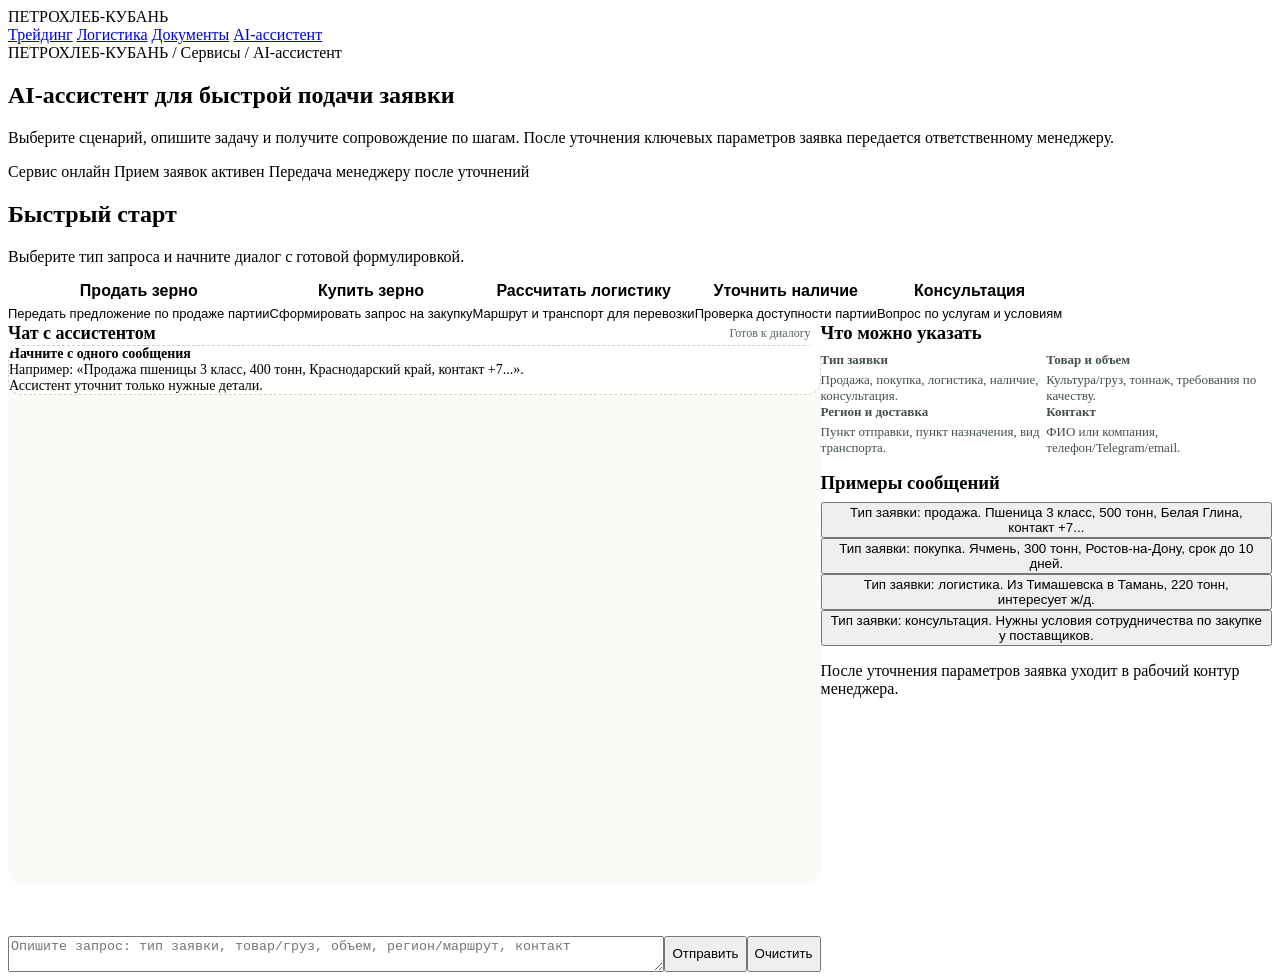
==== commit 90133121: "feat: new design" ====
--- a/web/index.html
+++ b/web/index.html
@@ -3,481 +3,452 @@
 <head>
   <meta charset="UTF-8" />
   <meta name="viewport" content="width=device-width, initial-scale=1" />
-  <title>Петрохлеб-Кубань — чат ассистента</title>
+  <title>ПЕТРОХЛЕБ-КУБАНЬ · AI-ассистент</title>
+  <link rel="stylesheet" href="/assets/design-system.css" />
   <style>
-    @import url("https://fonts.googleapis.com/css2?family=Manrope:wght@400;500;600;700&family=IBM+Plex+Sans:wght@400;500;600&display=swap");
-
-    :root {
-      --bg: #0f1620;
-      --bg-soft: #141f2a;
-      --panel: #182634;
-      --panel-2: #1c2f41;
-      --line: #2a3a4a;
-      --text: #e6edf5;
-      --muted: #9fb2c6;
-      --brand: #6ca6d9;
-      --accent: #d7b76a;
-      --ok: #79c695;
-      --danger: #ef8a84;
-      --bubble-in: #23384b;
-      --bubble-out: #1a2b3a;
-    }
-
-    * { box-sizing: border-box; }
-
-    body {
+    .public-layout {
+      display: grid;
+      grid-template-columns: 1.8fr 1fr;
+      gap: var(--ds-space-4);
+      margin-top: var(--ds-space-4);
+      align-items: start;
+    }
+
+    .scenario-card {
+      border: 1px solid var(--ds-border);
+      border-radius: var(--ds-radius-md);
+      background: #fff;
+      padding: var(--ds-space-4);
+      cursor: pointer;
+      transition: all 0.2s ease;
+      box-shadow: var(--ds-shadow-1);
+    }
+
+    .scenario-card:hover {
+      border-color: #cdd8d2;
+      transform: translateY(-1px);
+      box-shadow: var(--ds-shadow-2);
+    }
+
+    .scenario-title {
       margin: 0;
-      min-height: 100vh;
-      color: var(--text);
-      background:
-        radial-gradient(860px 460px at -10% -10%, #23364a 0%, transparent 70%),
-        radial-gradient(860px 460px at 120% 0%, #1e3245 0%, transparent 70%),
-        var(--bg);
-      font-family: "Manrope", "IBM Plex Sans", sans-serif;
-    }
-
-    .shell {
-      max-width: 1240px;
-      margin: 0 auto;
-      padding: 16px;
-    }
-
-    .top {
-      display: flex;
-      justify-content: space-between;
-      align-items: center;
-      gap: 12px;
-      padding: 14px;
-      border: 1px solid var(--line);
-      border-radius: 14px;
-      background: linear-gradient(180deg, #172331 0%, #13202c 100%);
-      margin-bottom: 12px;
-    }
-
-    .brand {
+      font-size: 16px;
+      color: var(--ds-text);
+      font-weight: 700;
+    }
+
+    .scenario-sub {
+      margin: 6px 0 0;
+      color: var(--ds-text-muted);
+      font-size: 13px;
+    }
+
+    .chat-shell {
+      display: grid;
+      grid-template-rows: auto 1fr auto;
+      gap: var(--ds-space-3);
+      min-height: 650px;
+    }
+
+    .chat-head {
       display: flex;
       align-items: center;
-      gap: 10px;
-      font-weight: 700;
-      letter-spacing: 0.2px;
-    }
-
-    .mark {
-      width: 30px;
-      height: 30px;
-      border-radius: 8px;
-      background: linear-gradient(145deg, #24435e, #1a3248);
-      border: 1px solid #41607a;
-      position: relative;
-    }
-
-    .mark::after {
-      content: "";
-      position: absolute;
-      left: 8px;
-      top: 8px;
-      width: 12px;
-      height: 12px;
-      border: 2px solid var(--accent);
-      border-radius: 4px;
-    }
-
-    .top-sub {
-      color: var(--muted);
-      font-size: 13px;
-      text-align: right;
-    }
-
-    .layout {
-      display: grid;
-      grid-template-columns: 320px 1fr;
-      gap: 12px;
-    }
-
-    .card {
-      border: 1px solid var(--line);
-      border-radius: 14px;
-      background: linear-gradient(180deg, var(--panel) 0%, var(--panel-2) 100%);
-    }
-
-    .info {
-      padding: 14px;
-    }
-
-    .info h2 {
-      margin: 0 0 8px;
-      font-size: 20px;
-      color: #f2f6fb;
-    }
-
-    .info p {
-      margin: 0 0 12px;
-      color: var(--muted);
-      font-size: 14px;
-    }
-
-    .list {
-      margin: 0;
-      padding-left: 18px;
-      color: #d3deea;
-      font-size: 14px;
-    }
-
-    .list li { margin-bottom: 7px; }
-
-    .chips-title {
-      margin: 14px 0 8px;
-      font-size: 13px;
-      color: var(--muted);
-      text-transform: uppercase;
-      letter-spacing: 0.8px;
-    }
-
-    .chips {
-      display: flex;
-      flex-wrap: wrap;
-      gap: 7px;
-    }
-
-    .chip {
-      border: 1px solid #37506a;
-      border-radius: 999px;
-      padding: 6px 11px;
-      font-size: 12px;
-      color: #dbe8f5;
-      background: #22384b;
-      cursor: pointer;
-    }
-
-    .chip:hover {
-      border-color: #4a6a88;
-      background: #28445b;
-    }
-
-    .chat {
-      display: grid;
-      grid-template-rows: auto 1fr auto;
-      gap: 10px;
-      min-height: 72vh;
-      padding: 12px;
-    }
-
-    .chat-head {
-      display: flex;
       justify-content: space-between;
-      align-items: center;
-      gap: 10px;
-      border-bottom: 1px solid var(--line);
-      padding-bottom: 8px;
+      gap: var(--ds-space-2);
+      border-bottom: 1px solid var(--ds-border);
+      padding-bottom: var(--ds-space-2);
     }
 
     .chat-head h3 {
       margin: 0;
       font-size: 18px;
-      font-weight: 700;
-    }
-
-    .status {
-      font-size: 12px;
-      color: var(--muted);
-      border: 1px solid #3a4f63;
-      border-radius: 999px;
-      padding: 4px 10px;
-      background: #1a2a39;
-    }
-
-    .status.busy {
-      color: #efd79e;
-      border-color: #6b5a34;
-      background: #2b2519;
-    }
-
-    .status.bad {
-      color: var(--danger);
-      border-color: #6a3b3d;
-      background: #2f1e23;
-    }
-
-    .stream {
-      border: 1px solid #314456;
-      border-radius: 12px;
-      background: linear-gradient(180deg, #131e29 0%, #12202b 100%);
-      padding: 12px;
+    }
+
+    .chat-stream {
+      border: 1px solid var(--ds-border);
+      border-radius: 16px;
+      background: #fbfaf7;
+      min-height: 370px;
+      max-height: calc(100vh - 360px);
       overflow: auto;
-      min-height: 300px;
-      max-height: calc(100vh - 300px);
-    }
-
-    .msg {
+      padding: var(--ds-space-3);
+      scroll-behavior: smooth;
+    }
+
+    .chat-empty {
+      border: 1px dashed #d7d0c3;
+      border-radius: 14px;
+      padding: var(--ds-space-5);
+      color: var(--ds-text-muted);
+      background: #fff;
+      font-size: 14px;
+    }
+
+    .chat-msg {
       max-width: min(88%, 760px);
+      margin-bottom: var(--ds-space-3);
+      border-radius: 14px;
       padding: 10px 12px;
-      border-radius: 12px;
-      margin-bottom: 10px;
-      white-space: pre-wrap;
+      border: 1px solid transparent;
       line-height: 1.5;
       font-size: 14px;
-      border: 1px solid transparent;
-    }
-
-    .msg.in {
+      white-space: pre-wrap;
+      animation: msgFade 0.18s ease;
+    }
+
+    .chat-msg.user {
       margin-left: auto;
-      background: var(--bubble-in);
-      border-color: #3c5972;
-      color: #ebf3fb;
-    }
-
-    .msg.out {
+      background: #edf4f0;
+      border-color: #d6e3dc;
+      color: #21332b;
+    }
+
+    .chat-msg.bot {
       margin-right: auto;
-      background: var(--bubble-out);
-      border-color: #314657;
-      color: #dce8f4;
-    }
-
-    .msg.loading {
-      min-width: 150px;
-      color: var(--muted);
-    }
-
-    .loading {
+      background: #fff;
+      border-color: #e2dbcf;
+      color: #23312b;
+    }
+
+    .chat-msg.loading {
+      color: var(--ds-text-muted);
+      min-width: 188px;
+    }
+
+    .loading-line {
       display: inline-flex;
       align-items: center;
       gap: 8px;
     }
 
-    .dots {
+    .loading-dots {
       display: inline-flex;
       gap: 4px;
     }
 
-    .dots span {
+    .loading-dots span {
       width: 6px;
       height: 6px;
       border-radius: 50%;
-      background: var(--accent);
+      background: var(--ds-brand);
       opacity: 0.3;
-      animation: dot 1s infinite;
-    }
-
-    .dots span:nth-child(2) { animation-delay: 0.15s; }
-    .dots span:nth-child(3) { animation-delay: 0.3s; }
-
-    .composer {
+      animation: dotPulse 1s infinite;
+    }
+
+    .loading-dots span:nth-child(2) { animation-delay: 0.16s; }
+    .loading-dots span:nth-child(3) { animation-delay: 0.32s; }
+
+    .chat-compose {
       display: grid;
       grid-template-columns: 1fr auto auto;
-      gap: 8px;
-    }
-
-    textarea {
-      width: 100%;
-      min-height: 90px;
-      border: 1px solid #3a4f63;
-      border-radius: 10px;
-      padding: 10px;
-      font: inherit;
-      color: #e7f0fa;
-      background: #132332;
-      resize: vertical;
-    }
-
-    textarea:focus {
-      outline: none;
-      border-color: #5f84a6;
-      box-shadow: 0 0 0 3px rgba(107, 160, 208, 0.2);
-    }
-
-    button {
-      border: 1px solid #4f7597;
-      border-radius: 10px;
-      padding: 0 14px;
-      font: inherit;
-      font-weight: 600;
-      color: #e9f2fb;
-      background: linear-gradient(180deg, #2b4861, #20384d);
-      cursor: pointer;
-    }
-
-    button.ghost {
-      background: #1a2c3d;
-      border-color: #3e5770;
-      color: #cddcec;
-    }
-
-    button:disabled {
-      opacity: 0.65;
-      cursor: not-allowed;
-    }
-
-    @keyframes dot {
+      gap: var(--ds-space-2);
+      align-items: stretch;
+    }
+
+    .chat-help-grid {
+      display: grid;
+      grid-template-columns: repeat(2, minmax(0, 1fr));
+      gap: var(--ds-space-2);
+      margin-top: var(--ds-space-3);
+    }
+
+    .help-item {
+      border: 1px solid var(--ds-border);
+      border-radius: 14px;
+      background: #fff;
+      padding: var(--ds-space-3);
+      font-size: 13px;
+      color: #425149;
+    }
+
+    .help-item b {
+      display: block;
+      color: var(--ds-text);
+      margin-bottom: 4px;
+    }
+
+    .state-chip {
+      border: 1px solid var(--ds-border);
+      border-radius: 999px;
+      padding: 4px 10px;
+      font-size: 12px;
+      color: var(--ds-text-muted);
+      background: #fff;
+      white-space: nowrap;
+    }
+
+    .state-chip.idle { color: #51635a; }
+    .state-chip.typing { color: var(--ds-warning); background: #fcf7eb; border-color: #e3d3b2; }
+    .state-chip.collecting { color: #4f6a5c; background: #eef5f0; border-color: #d8e5dc; }
+    .state-chip.validation { color: #74603a; background: #f9f2e2; border-color: #e2d2b0; }
+    .state-chip.success { color: #2f6e4f; background: #ecf6f0; border-color: #d1e5d8; }
+    .state-chip.routed { color: #2d6e53; background: #eaf5ef; border-color: #cfe4d8; }
+    .state-chip.error { color: #8a3f42; background: #f9eceb; border-color: #e7cdcb; }
+
+    @keyframes dotPulse {
       0%, 80%, 100% { opacity: 0.25; transform: translateY(0); }
       40% { opacity: 1; transform: translateY(-3px); }
     }
 
-    @media (max-width: 980px) {
-      .layout { grid-template-columns: 1fr; }
-      .chat { min-height: 66vh; }
-    }
-
-    @media (max-width: 700px) {
-      .shell { padding: 10px; }
-      .top {
-        flex-direction: column;
-        align-items: flex-start;
-      }
-      .top-sub { text-align: left; }
-      .composer { grid-template-columns: 1fr 1fr; }
-      .composer textarea { grid-column: 1 / -1; }
-      .stream { max-height: 56vh; }
-      .msg { max-width: 95%; }
+    @keyframes msgFade {
+      from { opacity: 0; transform: translateY(4px); }
+      to { opacity: 1; transform: translateY(0); }
+    }
+
+    @media (max-width: 1080px) {
+      .public-layout {
+        grid-template-columns: 1fr;
+      }
+
+      .chat-shell {
+        min-height: 560px;
+      }
+    }
+
+    @media (max-width: 760px) {
+      .chat-help-grid {
+        grid-template-columns: 1fr;
+      }
+
+      .chat-compose {
+        grid-template-columns: 1fr 1fr;
+      }
+
+      .chat-compose textarea {
+        grid-column: 1 / -1;
+      }
+
+      .chat-stream {
+        max-height: 56vh;
+      }
+
+      .chat-msg {
+        max-width: 95%;
+      }
     }
   </style>
 </head>
 <body>
-  <div class="shell">
-    <header class="top">
-      <div class="brand"><span class="mark"></span>ПЕТРОХЛЕБ-КУБАНЬ · ЧАТ АССИСТЕНТА</div>
-      <div class="top-sub">Оформление заявок на покупку, продажу, логистику и консультацию</div>
+  <div class="ds-shell">
+    <header class="ds-top-nav">
+      <div class="ds-brand"><span class="ds-brand-mark" aria-hidden="true"></span>ПЕТРОХЛЕБ-КУБАНЬ</div>
+      <nav class="ds-product-links" aria-label="Разделы платформы">
+        <a class="ds-product-link" href="#">Трейдинг</a>
+        <a class="ds-product-link" href="#">Логистика</a>
+        <a class="ds-product-link" href="#">Документы</a>
+        <a class="ds-product-link active" href="#">AI-ассистент</a>
+      </nav>
     </header>
 
-    <main class="layout">
-      <aside class="card info">
-        <h2>Быстрое оформление запроса</h2>
-        <p>Напишите задачу в свободной форме. Ассистент уточнит только нужные детали и передаст заявку менеджеру.</p>
-
-        <ul class="list">
-          <li>Укажите тип заявки: продажа, покупка, логистика или консультация.</li>
-          <li>Добавьте товар/груз, объем, регион или маршрут.</li>
-          <li>Оставьте контакт и как к вам обращаться.</li>
-        </ul>
-
-        <div class="chips-title">Темы</div>
-        <div class="chips" id="request-types"></div>
-
-        <div class="chips-title">Культуры</div>
-        <div class="chips" id="commodities"></div>
-      </aside>
-
-      <section class="card chat">
+    <div class="ds-breadcrumbs">ПЕТРОХЛЕБ-КУБАНЬ / Сервисы / AI-ассистент</div>
+
+    <section class="ds-page-head">
+      <h1 class="ds-page-title">AI-ассистент для быстрой подачи заявки</h1>
+      <p class="ds-page-desc">Выберите сценарий, опишите задачу и получите сопровождение по шагам. После уточнения ключевых параметров заявка передается ответственному менеджеру.</p>
+      <div class="ds-status-strip" aria-label="Статус сервиса">
+        <span class="ds-status-item">Сервис онлайн</span>
+        <span class="ds-status-item warn">Прием заявок активен</span>
+        <span class="ds-status-item accent">Передача менеджеру после уточнений</span>
+      </div>
+    </section>
+
+    <section class="ds-section">
+      <h2 class="ds-section-title">Быстрый старт</h2>
+      <p class="ds-section-sub">Выберите тип запроса и начните диалог с готовой формулировкой.</p>
+      <div class="ds-grid-3" id="scenario-grid" style="margin-top:12px"></div>
+    </section>
+
+    <main class="public-layout">
+      <section class="ds-card pad chat-shell">
         <div class="chat-head">
-          <h3>Диалог с ассистентом</h3>
-          <div class="status" id="status">Готов к работе</div>
+          <h3>Чат с ассистентом</h3>
+          <span id="state-chip" class="state-chip idle">Готов к диалогу</span>
         </div>
 
-        <div class="stream" id="stream"></div>
-
-        <div class="composer">
-          <textarea id="text" placeholder="Например: Продажа пшеницы 3 класс, 420 тонн, Краснодарский край, контакт +7..."></textarea>
-          <button id="send">Отправить</button>
-          <button id="clear" class="ghost">Очистить</button>
+        <div class="chat-stream" id="chat-stream" aria-live="polite">
+          <div id="chat-empty" class="chat-empty">
+            <b>Начните с одного сообщения</b><br />
+            Например: «Продажа пшеницы 3 класс, 400 тонн, Краснодарский край, контакт +7...».<br />
+            Ассистент уточнит только нужные детали.
+          </div>
+        </div>
+
+        <div class="chat-compose">
+          <textarea id="chat-input" class="ds-textarea" placeholder="Опишите запрос: тип заявки, товар/груз, объем, регион/маршрут, контакт"></textarea>
+          <button class="ds-btn" id="send-btn">Отправить</button>
+          <button class="ds-btn ghost" id="clear-btn">Очистить</button>
         </div>
       </section>
+
+      <aside class="ds-card pad">
+        <h3 style="margin:0 0 8px">Что можно указать</h3>
+        <div class="chat-help-grid">
+          <div class="help-item"><b>Тип заявки</b>Продажа, покупка, логистика, наличие, консультация.</div>
+          <div class="help-item"><b>Товар и объем</b>Культура/груз, тоннаж, требования по качеству.</div>
+          <div class="help-item"><b>Регион и доставка</b>Пункт отправки, пункт назначения, вид транспорта.</div>
+          <div class="help-item"><b>Контакт</b>ФИО или компания, телефон/Telegram/email.</div>
+        </div>
+
+        <h3 style="margin:16px 0 8px">Примеры сообщений</h3>
+        <div class="ds-row" id="prompt-chips"></div>
+
+        <div style="margin-top:16px" class="ds-msg warn">После уточнения параметров заявка уходит в рабочий контур менеджера.</div>
+      </aside>
     </main>
   </div>
 
   <script>
+    const SCENARIOS = [
+      {
+        code: "purchase_from_supplier",
+        title: "Продать зерно",
+        subtitle: "Передать предложение по продаже партии",
+        prompt: "Продажа пшеницы 3 класс, 400 тонн, Краснодарский край, контакт +79001112233.",
+      },
+      {
+        code: "sale_to_buyer",
+        title: "Купить зерно",
+        subtitle: "Сформировать запрос на закупку",
+        prompt: "Покупка ячменя, 250 тонн, Ростовская область, нужен расчет по доставке.",
+      },
+      {
+        code: "logistics_request",
+        title: "Рассчитать логистику",
+        subtitle: "Маршрут и транспорт для перевозки",
+        prompt: "Нужна логистика авто: из Краснодара в Новороссийск, 300 тонн, контакт ООО ЛогистикТранс.",
+      },
+      {
+        code: "availability",
+        title: "Уточнить наличие",
+        subtitle: "Проверка доступности партии",
+        prompt: "Уточните наличие кукурузы от 200 тонн и условия отгрузки по Краснодару.",
+      },
+      {
+        code: "consultation",
+        title: "Консультация",
+        subtitle: "Вопрос по услугам и условиям",
+        prompt: "Нужна консультация по работе с экспортными поставками через порт Новороссийск.",
+      },
+    ]
+
+    const QUICK_PROMPTS = [
+      "Тип заявки: продажа. Пшеница 3 класс, 500 тонн, Белая Глина, контакт +7...",
+      "Тип заявки: покупка. Ячмень, 300 тонн, Ростов-на-Дону, срок до 10 дней.",
+      "Тип заявки: логистика. Из Тимашевска в Тамань, 220 тонн, интересует ж/д.",
+      "Тип заявки: консультация. Нужны условия сотрудничества по закупке у поставщиков.",
+    ]
+
     let sessionId = null
     let busy = false
 
-    const streamEl = document.getElementById("stream")
-    const statusEl = document.getElementById("status")
-    const textEl = document.getElementById("text")
-    const sendBtn = document.getElementById("send")
-    const clearBtn = document.getElementById("clear")
-
-    function setStatus(text, mode = "normal") {
-      statusEl.textContent = text
-      statusEl.classList.remove("busy", "bad")
-      if (mode === "busy") statusEl.classList.add("busy")
-      if (mode === "bad") statusEl.classList.add("bad")
-    }
-
-    function setBusy(flag) {
+    const streamNode = document.getElementById("chat-stream")
+    const inputNode = document.getElementById("chat-input")
+    const sendBtn = document.getElementById("send-btn")
+    const clearBtn = document.getElementById("clear-btn")
+    const stateChip = document.getElementById("state-chip")
+    const emptyNode = document.getElementById("chat-empty")
+
+    function setState(code, text) {
+      stateChip.className = `state-chip ${code}`
+      stateChip.textContent = text
+    }
+
+    function toggleBusy(flag) {
       busy = flag
       sendBtn.disabled = flag
       clearBtn.disabled = flag
-      textEl.disabled = flag
-    }
-
-    function scrollDown() {
-      streamEl.scrollTop = streamEl.scrollHeight
-    }
-
-    function addMessage(direction, text = "", isLoading = false) {
-      const wrapper = document.createElement("div")
-      wrapper.className = `msg ${direction}${isLoading ? " loading" : ""}`
+      inputNode.disabled = flag
+    }
+
+    function hideEmpty() {
+      if (!emptyNode.classList.contains("hidden")) {
+        emptyNode.classList.add("hidden")
+      }
+    }
+
+    function scrollBottom() {
+      streamNode.scrollTop = streamNode.scrollHeight
+    }
+
+    function addMessage(direction, text = "", loading = false) {
+      hideEmpty()
+
+      const wrap = document.createElement("article")
+      wrap.className = `chat-msg ${direction}${loading ? " loading" : ""}`
+
       const content = document.createElement("div")
-
-      if (isLoading) {
-        content.className = "loading"
-        content.innerHTML = "<span>Ассистент печатает</span><span class='dots'><span></span><span></span><span></span></span>"
+      if (loading) {
+        content.className = "loading-line"
+        content.innerHTML = "<span>Ассистент уточняет данные</span><span class='loading-dots'><span></span><span></span><span></span></span>"
       } else {
         content.textContent = text
       }
 
-      wrapper.appendChild(content)
-      streamEl.appendChild(wrapper)
-      scrollDown()
-      return { wrapper, content }
+      wrap.appendChild(content)
+      streamNode.appendChild(wrap)
+      scrollBottom()
+      return { wrap, content }
     }
 
     function parseNdjsonChunk(buffer, onLine) {
       let idx = buffer.indexOf("\n")
       while (idx >= 0) {
-        const raw = buffer.slice(0, idx).trim()
+        const line = buffer.slice(0, idx).trim()
         buffer = buffer.slice(idx + 1)
-        if (raw) onLine(raw)
+        if (line) onLine(line)
         idx = buffer.indexOf("\n")
       }
       return buffer
     }
 
-    async function bootstrap() {
-      try {
-        const res = await fetch("/api/public/bootstrap")
-        const data = await res.json()
-
-        const requestTypes = document.getElementById("request-types")
-        ;(data.request_types || []).forEach(item => {
-          const btn = document.createElement("button")
-          btn.className = "chip"
-          btn.textContent = item.name
-          btn.onclick = () => {
-            textEl.value = `Тип заявки: ${item.name}. Объем 300 тонн, регион Краснодар.`
-            textEl.focus()
-          }
-          requestTypes.appendChild(btn)
-        })
-
-        const commodities = document.getElementById("commodities")
-        ;(data.commodities || []).forEach(item => {
-          const btn = document.createElement("button")
-          btn.className = "chip"
-          btn.textContent = item.name
-          btn.onclick = () => {
-            textEl.value = `Заявка по ${item.name}, объем 200 тонн, укажите вариант покупки/продажи.`
-            textEl.focus()
-          }
-          commodities.appendChild(btn)
-        })
-      } catch {
-        // UI работает и без bootstrap
-      }
+    function renderScenarios() {
+      const grid = document.getElementById("scenario-grid")
+      grid.innerHTML = ""
+      SCENARIOS.forEach(item => {
+        const card = document.createElement("button")
+        card.className = "scenario-card"
+        card.type = "button"
+        card.innerHTML = `<h3 class='scenario-title'>${item.title}</h3><p class='scenario-sub'>${item.subtitle}</p>`
+        card.onclick = () => {
+          inputNode.value = item.prompt
+          inputNode.focus()
+        }
+        grid.appendChild(card)
+      })
+    }
+
+    function renderPromptChips() {
+      const wrap = document.getElementById("prompt-chips")
+      wrap.innerHTML = ""
+      QUICK_PROMPTS.forEach(text => {
+        const chip = document.createElement("button")
+        chip.type = "button"
+        chip.className = "ds-chip"
+        chip.textContent = text
+        chip.onclick = () => {
+          inputNode.value = text
+          inputNode.focus()
+        }
+        wrap.appendChild(chip)
+      })
     }
 
     async function sendMessage() {
       if (busy) return
-      const text = textEl.value.trim()
+      const text = inputNode.value.trim()
       if (!text) return
 
-      addMessage("in", text)
-      textEl.value = ""
-      setBusy(true)
-      setStatus("Ожидание ответа", "busy")
-
-      const assistantMsg = addMessage("out", "", true)
+      addMessage("user", text)
+      inputNode.value = ""
+      toggleBusy(true)
+      setState("typing", "Идет обработка запроса")
+
+      const botMessage = addMessage("bot", "", true)
+
+      let finalEvent = {}
       let buffer = ""
-      let fullText = ""
-      let started = false
-      let finalEvent = {}
+      let builtText = ""
+      let hasStarted = false
 
       try {
         const response = await fetch("/api/chat/stream", {
@@ -492,18 +463,18 @@
         })
 
         if (!response.ok) {
-          const errorText = await response.text()
-          throw new Error(errorText || `HTTP ${response.status}`)
+          const body = await response.text()
+          throw new Error(body || `HTTP ${response.status}`)
         }
         if (!response.body) {
-          throw new Error("Сервер вернул пустой поток")
+          throw new Error("Пустой поток ответа")
         }
 
         const reader = response.body.getReader()
         const decoder = new TextDecoder("utf-8")
 
         while (true) {
-          const { value, done } = await reader.read()
+          const { done, value } = await reader.read()
           if (done) break
 
           buffer += decoder.decode(value, { stream: true })
@@ -511,8 +482,8 @@
             const event = JSON.parse(line)
             if (event.done) {
               finalEvent = event
-              if (!fullText && typeof event.token === "string") {
-                fullText = event.token
+              if (!builtText && typeof event.token === "string") {
+                builtText = event.token
               }
               return
             }
@@ -520,54 +491,65 @@
             const token = typeof event.token === "string" ? event.token : ""
             if (!token) return
 
-            if (!started) {
-              assistantMsg.wrapper.classList.remove("loading")
-              assistantMsg.content.textContent = ""
-              started = true
+            if (!hasStarted) {
+              botMessage.wrap.classList.remove("loading")
+              botMessage.content.textContent = ""
+              hasStarted = true
+              setState("collecting", "Собираем параметры заявки")
             }
 
-            fullText += token
-            assistantMsg.content.textContent = fullText
-            scrollDown()
+            builtText += token
+            botMessage.content.textContent = builtText
+            scrollBottom()
           })
         }
 
-        if (!started) {
-          assistantMsg.wrapper.classList.remove("loading")
-          assistantMsg.content.textContent = fullText || "Ответ получен."
+        if (!hasStarted) {
+          botMessage.wrap.classList.remove("loading")
+          botMessage.content.textContent = builtText || "Ответ получен."
         }
 
         sessionId = finalEvent.session_id || sessionId
-        setStatus("Ответ получен")
+
+        const status = String(finalEvent.status || "")
+        if (status === "qualified" || status === "handed_to_manager") {
+          setState("routed", "Заявка передана менеджеру")
+        } else if (status === "partially_qualified") {
+          setState("validation", "Уточняем недостающие параметры")
+        } else if (status === "draft") {
+          setState("collecting", "Собираем основные параметры")
+        } else {
+          setState("success", "Запрос обработан")
+        }
       } catch (error) {
-        assistantMsg.wrapper.classList.remove("loading")
-        assistantMsg.content.textContent = `Ошибка: ${error.message || error}`
-        setStatus("Ошибка запроса", "bad")
+        botMessage.wrap.classList.remove("loading")
+        botMessage.content.textContent = `Ошибка: ${error.message || error}`
+        setState("error", "Ошибка обработки запроса")
       } finally {
-        setBusy(false)
-        textEl.focus()
+        toggleBusy(false)
+        inputNode.focus()
       }
     }
 
     sendBtn.onclick = sendMessage
     clearBtn.onclick = () => {
       sessionId = null
-      streamEl.innerHTML = ""
-      setStatus("Диалог очищен")
-      textEl.focus()
-    }
-
-    textEl.addEventListener("keydown", event => {
+      streamNode.innerHTML = ""
+      emptyNode.classList.remove("hidden")
+      streamNode.appendChild(emptyNode)
+      setState("idle", "Готов к диалогу")
+      inputNode.focus()
+    }
+
+    inputNode.addEventListener("keydown", event => {
       if (event.key === "Enter" && !event.shiftKey) {
         event.preventDefault()
         sendMessage()
       }
     })
 
-    ;(async () => {
-      await bootstrap()
-      addMessage("out", "Здравствуйте. Опишите задачу, а я помогу быстро оформить заявку для менеджера.")
-    })()
+    renderScenarios()
+    renderPromptChips()
   </script>
 </body>
 </html>
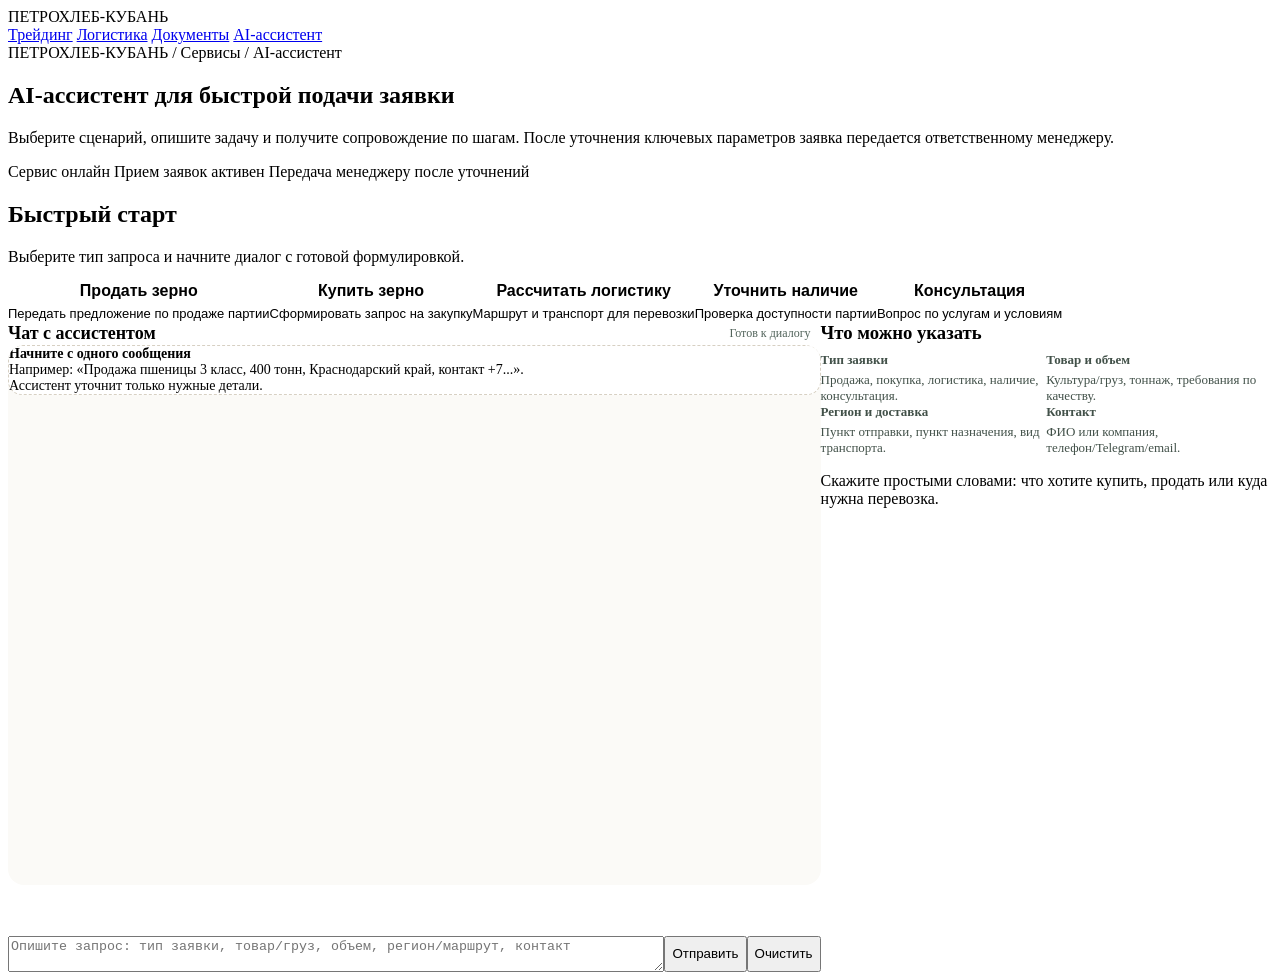
==== commit 88f3a4ee: "fix: //" ====
--- a/web/index.html
+++ b/web/index.html
@@ -289,10 +289,7 @@
           <div class="help-item"><b>Контакт</b>ФИО или компания, телефон/Telegram/email.</div>
         </div>
 
-        <h3 style="margin:16px 0 8px">Примеры сообщений</h3>
-        <div class="ds-row" id="prompt-chips"></div>
-
-        <div style="margin-top:16px" class="ds-msg warn">После уточнения параметров заявка уходит в рабочий контур менеджера.</div>
+        <div style="margin-top:16px" class="ds-msg warn">Скажите простыми словами: что хотите купить, продать или куда нужна перевозка.</div>
       </aside>
     </main>
   </div>
@@ -303,39 +300,32 @@
         code: "purchase_from_supplier",
         title: "Продать зерно",
         subtitle: "Передать предложение по продаже партии",
-        prompt: "Продажа пшеницы 3 класс, 400 тонн, Краснодарский край, контакт +79001112233.",
+        prompt: "Хочу продать зерно",
       },
       {
         code: "sale_to_buyer",
         title: "Купить зерно",
         subtitle: "Сформировать запрос на закупку",
-        prompt: "Покупка ячменя, 250 тонн, Ростовская область, нужен расчет по доставке.",
+        prompt: "Хочу купить зерно",
       },
       {
         code: "logistics_request",
         title: "Рассчитать логистику",
         subtitle: "Маршрут и транспорт для перевозки",
-        prompt: "Нужна логистика авто: из Краснодара в Новороссийск, 300 тонн, контакт ООО ЛогистикТранс.",
+        prompt: "Нужна перевозка груза",
       },
       {
         code: "availability",
         title: "Уточнить наличие",
         subtitle: "Проверка доступности партии",
-        prompt: "Уточните наличие кукурузы от 200 тонн и условия отгрузки по Краснодару.",
+        prompt: "Что есть в наличии",
       },
       {
         code: "consultation",
         title: "Консультация",
         subtitle: "Вопрос по услугам и условиям",
-        prompt: "Нужна консультация по работе с экспортными поставками через порт Новороссийск.",
+        prompt: "Нужна консультация",
       },
-    ]
-
-    const QUICK_PROMPTS = [
-      "Тип заявки: продажа. Пшеница 3 класс, 500 тонн, Белая Глина, контакт +7...",
-      "Тип заявки: покупка. Ячмень, 300 тонн, Ростов-на-Дону, срок до 10 дней.",
-      "Тип заявки: логистика. Из Тимашевска в Тамань, 220 тонн, интересует ж/д.",
-      "Тип заявки: консультация. Нужны условия сотрудничества по закупке у поставщиков.",
     ]
 
     let sessionId = null
@@ -417,21 +407,6 @@
       })
     }
 
-    function renderPromptChips() {
-      const wrap = document.getElementById("prompt-chips")
-      wrap.innerHTML = ""
-      QUICK_PROMPTS.forEach(text => {
-        const chip = document.createElement("button")
-        chip.type = "button"
-        chip.className = "ds-chip"
-        chip.textContent = text
-        chip.onclick = () => {
-          inputNode.value = text
-          inputNode.focus()
-        }
-        wrap.appendChild(chip)
-      })
-    }
 
     async function sendMessage() {
       if (busy) return
@@ -549,7 +524,6 @@
     })
 
     renderScenarios()
-    renderPromptChips()
   </script>
 </body>
 </html>
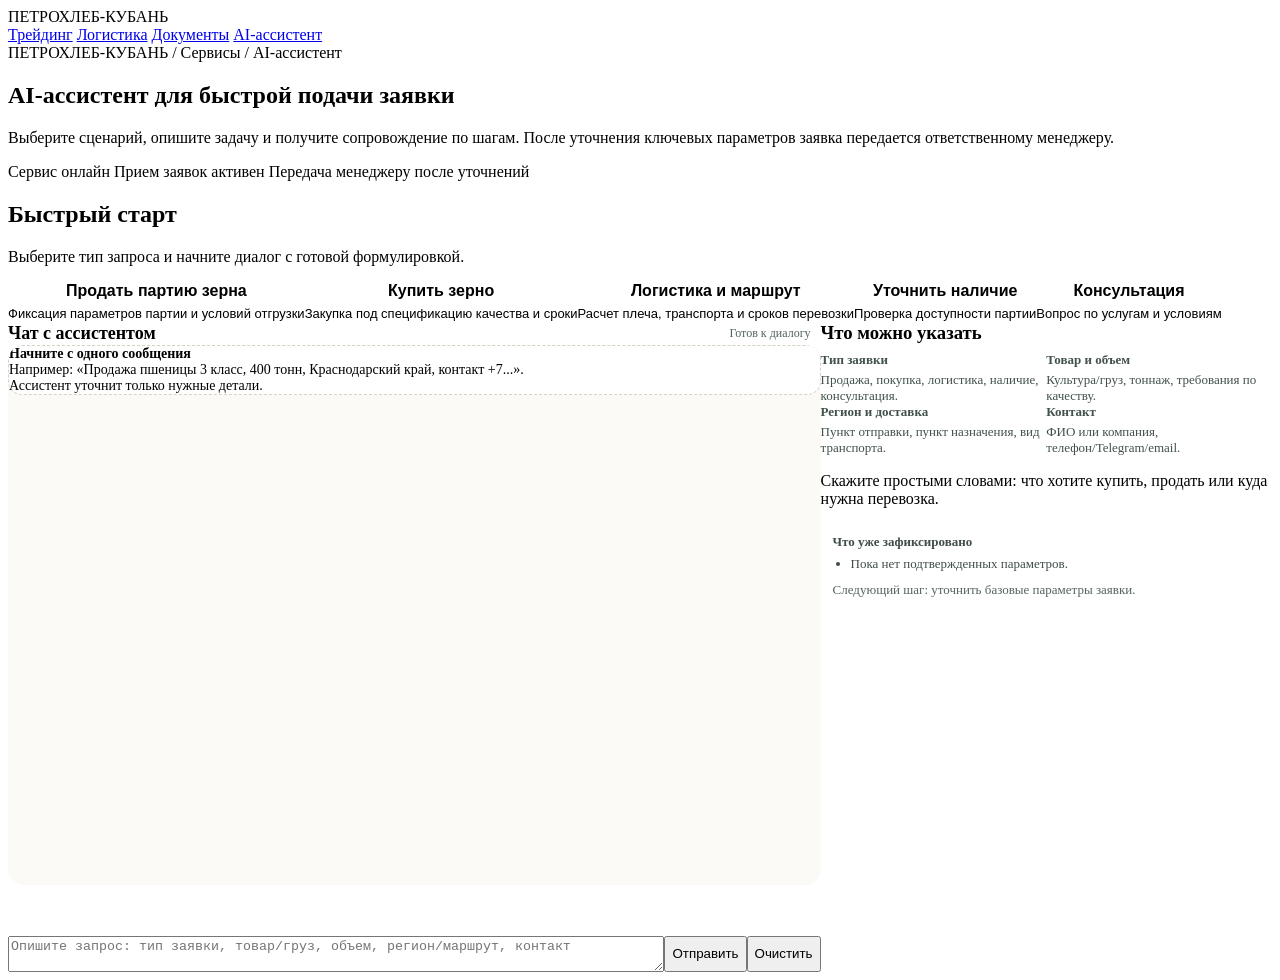
==== commit cd411f91: "ref:" ====
--- a/web/index.html
+++ b/web/index.html
@@ -167,6 +167,33 @@
       margin-bottom: 4px;
     }
 
+    .chat-brief {
+      margin-top: 14px;
+      border: 1px solid var(--ds-border);
+      border-radius: 14px;
+      padding: 12px;
+      background: #fff;
+      font-size: 13px;
+      color: #3f4d46;
+    }
+
+    .chat-brief b {
+      display: block;
+      color: var(--ds-text);
+      margin-bottom: 6px;
+    }
+
+    .brief-list {
+      margin: 0;
+      padding-left: 18px;
+      min-height: 18px;
+    }
+
+    .brief-next {
+      margin-top: 8px;
+      color: #55645c;
+    }
+
     .state-chip {
       border: 1px solid var(--ds-border);
       border-radius: 999px;
@@ -290,41 +317,57 @@
         </div>
 
         <div style="margin-top:16px" class="ds-msg warn">Скажите простыми словами: что хотите купить, продать или куда нужна перевозка.</div>
+
+        <div class="chat-brief" id="chat-brief">
+          <b>Что уже зафиксировано</b>
+          <ul id="brief-list" class="brief-list">
+            <li>Пока нет подтвержденных параметров.</li>
+          </ul>
+          <div id="brief-next" class="brief-next">Следующий шаг: уточнить базовые параметры заявки.</div>
+        </div>
       </aside>
     </main>
   </div>
 
   <script>
-    const SCENARIOS = [
+    let SCENARIOS = [
       {
         code: "purchase_from_supplier",
-        title: "Продать зерно",
-        subtitle: "Передать предложение по продаже партии",
-        prompt: "Хочу продать зерно",
+        title: "Продать партию зерна",
+        subtitle: "Фиксация параметров партии и условий отгрузки",
+        prompt: "Продажа пшеницы 3 класс, 400 тонн, Краснодарский край, базис EXW, контакт +7...",
+        titleSettingKey: "ui.scenario.sale",
+        promptSettingKey: "ui.prompt.sale",
       },
       {
         code: "sale_to_buyer",
         title: "Купить зерно",
-        subtitle: "Сформировать запрос на закупку",
-        prompt: "Хочу купить зерно",
+        subtitle: "Закупка под спецификацию качества и сроки",
+        prompt: "Покупка ячменя, 250 тонн, Ростовская область, доставка в течение 10 дней, контакт +7...",
+        titleSettingKey: "ui.scenario.buy",
+        promptSettingKey: "ui.prompt.buy",
       },
       {
         code: "logistics_request",
-        title: "Рассчитать логистику",
-        subtitle: "Маршрут и транспорт для перевозки",
-        prompt: "Нужна перевозка груза",
+        title: "Логистика и маршрут",
+        subtitle: "Расчет плеча, транспорта и сроков перевозки",
+        prompt: "Логистика из Краснодара в Новороссийск, 300 тонн, авто/жд, нужен расчет сроков и плеча.",
+        titleSettingKey: "ui.scenario.logistics",
+        promptSettingKey: "ui.prompt.logistics",
       },
       {
         code: "availability",
         title: "Уточнить наличие",
         subtitle: "Проверка доступности партии",
         prompt: "Что есть в наличии",
+        titleSettingKey: "ui.scenario.availability",
       },
       {
         code: "consultation",
         title: "Консультация",
         subtitle: "Вопрос по услугам и условиям",
         prompt: "Нужна консультация",
+        titleSettingKey: "ui.scenario.consultation",
       },
     ]
 
@@ -337,6 +380,8 @@
     const clearBtn = document.getElementById("clear-btn")
     const stateChip = document.getElementById("state-chip")
     const emptyNode = document.getElementById("chat-empty")
+    const briefList = document.getElementById("brief-list")
+    const briefNext = document.getElementById("brief-next")
 
     function setState(code, text) {
       stateChip.className = `state-chip ${code}`
@@ -358,6 +403,16 @@
 
     function scrollBottom() {
       streamNode.scrollTop = streamNode.scrollHeight
+    }
+
+    function renderBrief(capturedFields = [], nextAction = "") {
+      const lines = Array.isArray(capturedFields) ? capturedFields.filter(Boolean) : []
+      if (!lines.length) {
+        briefList.innerHTML = "<li>Пока нет подтвержденных параметров.</li>"
+      } else {
+        briefList.innerHTML = lines.map(item => `<li>${item}</li>`).join("")
+      }
+      briefNext.textContent = `Следующий шаг: ${nextAction || "уточнить базовые параметры заявки."}`
     }
 
     function addMessage(direction, text = "", loading = false) {
@@ -389,6 +444,27 @@
         idx = buffer.indexOf("\n")
       }
       return buffer
+    }
+
+    async function loadBootstrapConfig() {
+      try {
+        const response = await fetch("/api/public/bootstrap")
+        if (!response.ok) return
+        const data = await response.json()
+        const settings = data?.settings || {}
+
+        SCENARIOS = SCENARIOS.map(item => {
+          const title = item.titleSettingKey ? settings[item.titleSettingKey] : ""
+          const prompt = item.promptSettingKey ? settings[item.promptSettingKey] : ""
+          return {
+            ...item,
+            title: title || item.title,
+            prompt: prompt || item.prompt,
+          }
+        })
+      } catch {
+        // keep defaults
+      }
     }
 
     function renderScenarios() {
@@ -485,6 +561,7 @@
         }
 
         sessionId = finalEvent.session_id || sessionId
+        renderBrief(finalEvent.captured_fields || [], finalEvent.next_action || "")
 
         const status = String(finalEvent.status || "")
         if (status === "qualified" || status === "handed_to_manager") {
@@ -512,6 +589,7 @@
       streamNode.innerHTML = ""
       emptyNode.classList.remove("hidden")
       streamNode.appendChild(emptyNode)
+      renderBrief([], "уточнить базовые параметры заявки.")
       setState("idle", "Готов к диалогу")
       inputNode.focus()
     }
@@ -523,7 +601,10 @@
       }
     })
 
-    renderScenarios()
+    ;(async () => {
+      await loadBootstrapConfig()
+      renderScenarios()
+    })()
   </script>
 </body>
 </html>
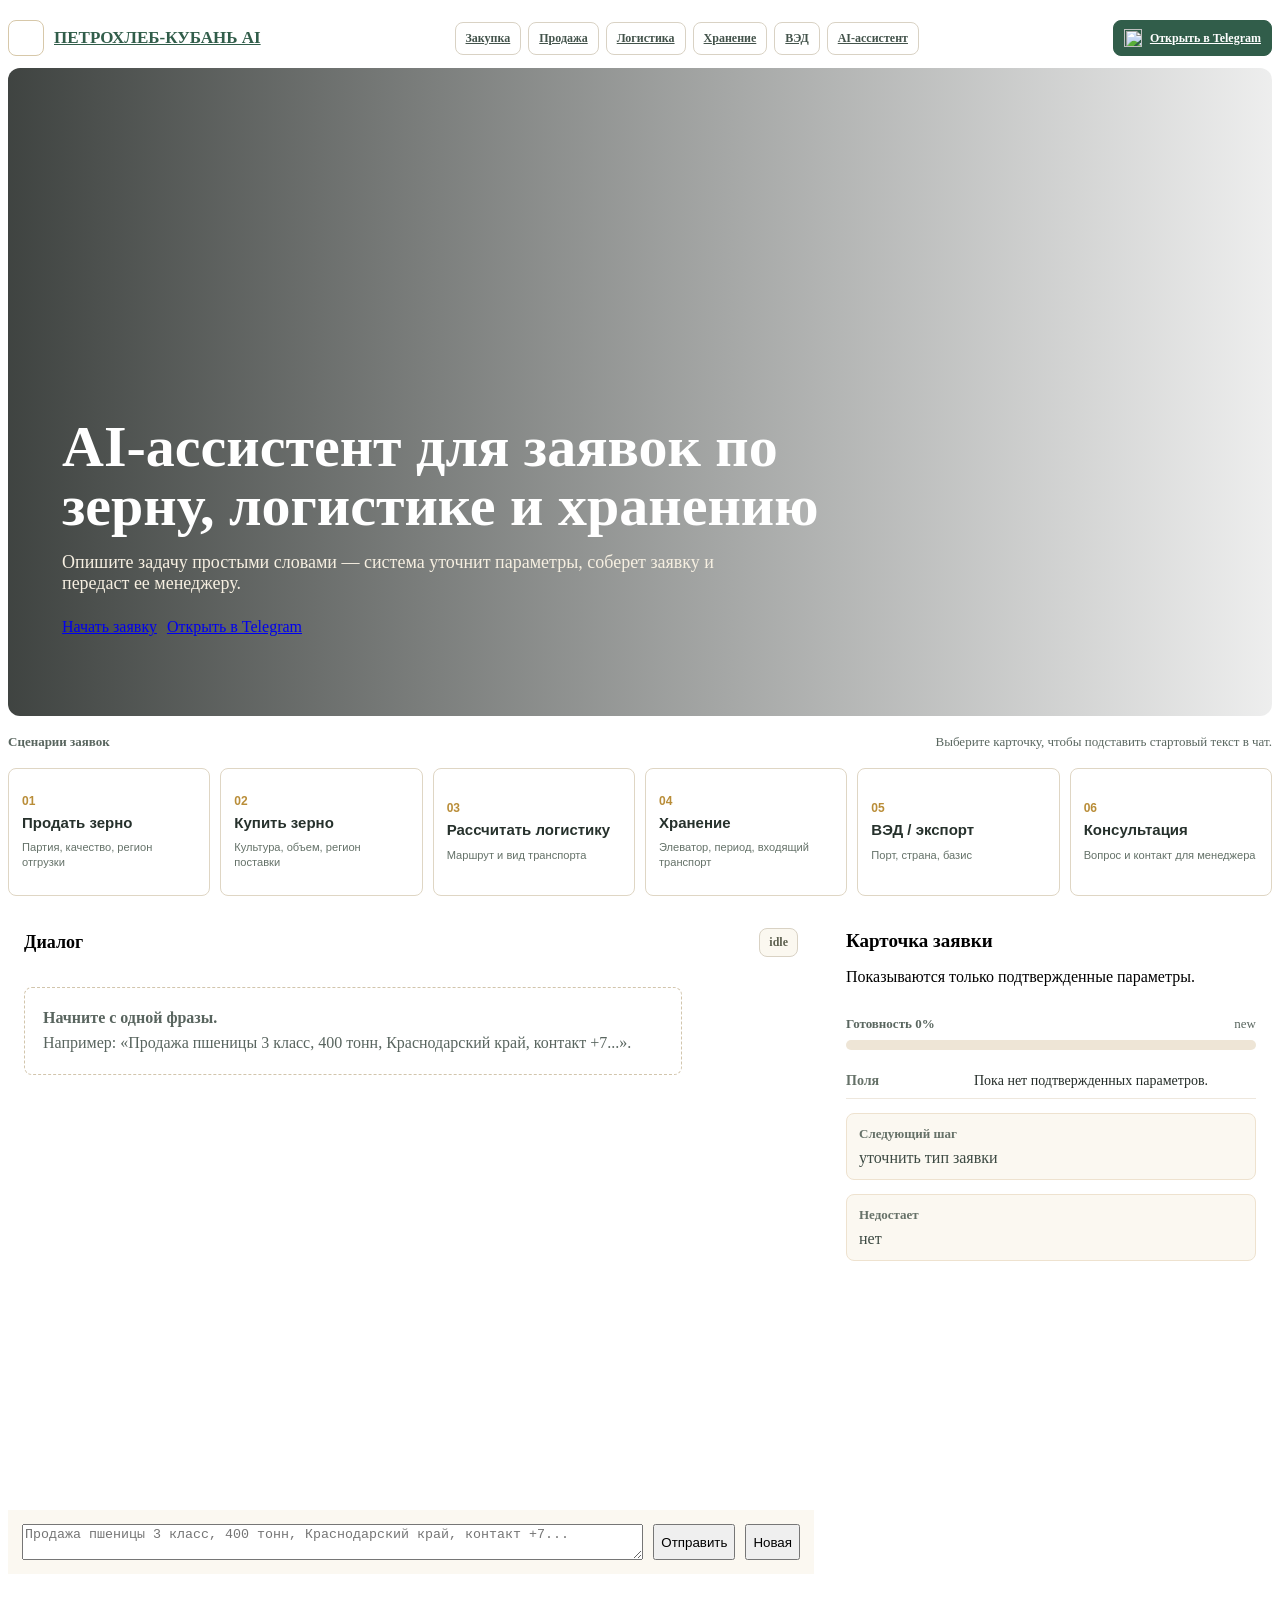
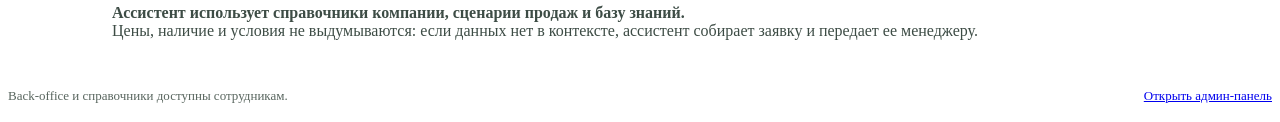
==== commit 52352eba: "Implement v7 sales assistant architecture with Telegram and redesigned UI" ====
--- a/web/index.html
+++ b/web/index.html
@@ -3,504 +3,616 @@
 <head>
   <meta charset="UTF-8" />
   <meta name="viewport" content="width=device-width, initial-scale=1" />
-  <title>ПЕТРОХЛЕБ-КУБАНЬ · AI-ассистент</title>
+  <title>ПЕТРОХЛЕБ-КУБАНЬ AI · Заявки по зерну</title>
   <link rel="stylesheet" href="/assets/design-system.css" />
   <style>
-    .public-layout {
-      display: grid;
-      grid-template-columns: 1.8fr 1fr;
-      gap: var(--ds-space-4);
-      margin-top: var(--ds-space-4);
-      align-items: start;
-    }
-
-    .scenario-card {
-      border: 1px solid var(--ds-border);
-      border-radius: var(--ds-radius-md);
-      background: #fff;
-      padding: var(--ds-space-4);
-      cursor: pointer;
-      transition: all 0.2s ease;
-      box-shadow: var(--ds-shadow-1);
-    }
-
-    .scenario-card:hover {
-      border-color: #cdd8d2;
-      transform: translateY(-1px);
-      box-shadow: var(--ds-shadow-2);
-    }
-
-    .scenario-title {
-      margin: 0;
-      font-size: 16px;
-      color: var(--ds-text);
-      font-weight: 700;
-    }
-
-    .scenario-sub {
-      margin: 6px 0 0;
-      color: var(--ds-text-muted);
-      font-size: 13px;
-    }
-
-    .chat-shell {
-      display: grid;
-      grid-template-rows: auto 1fr auto;
-      gap: var(--ds-space-3);
-      min-height: 650px;
-    }
-
-    .chat-head {
+    :root {
+      --ui-graphite: #202522;
+      --ui-milk: #fbf7ed;
+      --ui-gold: #b98d38;
+      --ui-green: #315d4a;
+    }
+
+    .topbar {
       display: flex;
       align-items: center;
       justify-content: space-between;
-      gap: var(--ds-space-2);
-      border-bottom: 1px solid var(--ds-border);
-      padding-bottom: var(--ds-space-2);
-    }
-
-    .chat-head h3 {
-      margin: 0;
-      font-size: 18px;
-    }
-
-    .chat-stream {
-      border: 1px solid var(--ds-border);
-      border-radius: 16px;
-      background: #fbfaf7;
-      min-height: 370px;
-      max-height: calc(100vh - 360px);
-      overflow: auto;
-      padding: var(--ds-space-3);
-      scroll-behavior: smooth;
-    }
-
-    .chat-empty {
-      border: 1px dashed #d7d0c3;
-      border-radius: 14px;
-      padding: var(--ds-space-5);
-      color: var(--ds-text-muted);
+      gap: 14px;
+      padding: 12px 0;
+    }
+
+    .brand-ai {
+      display: inline-flex;
+      align-items: center;
+      gap: 10px;
+      color: var(--ui-green);
+      font-size: 17px;
+      font-weight: 800;
+    }
+
+    .brand-ai::before {
+      content: "";
+      width: 34px;
+      height: 34px;
+      border-radius: 8px;
+      background: url("/assets/grain-pattern.svg") center/cover;
+      border: 1px solid #d7c8a9;
+    }
+
+    .service-nav {
+      display: flex;
+      gap: 7px;
+      flex-wrap: wrap;
+      justify-content: center;
+    }
+
+    .service-nav a,
+    .tg-link {
+      border: 1px solid #d9d2c4;
+      border-radius: 8px;
+      padding: 8px 10px;
       background: #fff;
-      font-size: 14px;
-    }
-
-    .chat-msg {
-      max-width: min(88%, 760px);
-      margin-bottom: var(--ds-space-3);
-      border-radius: 14px;
-      padding: 10px 12px;
-      border: 1px solid transparent;
-      line-height: 1.5;
-      font-size: 14px;
-      white-space: pre-wrap;
-      animation: msgFade 0.18s ease;
-    }
-
-    .chat-msg.user {
-      margin-left: auto;
-      background: #edf4f0;
-      border-color: #d6e3dc;
-      color: #21332b;
-    }
-
-    .chat-msg.bot {
-      margin-right: auto;
-      background: #fff;
-      border-color: #e2dbcf;
-      color: #23312b;
-    }
-
-    .chat-msg.loading {
-      color: var(--ds-text-muted);
-      min-width: 188px;
-    }
-
-    .loading-line {
+      color: #43534b;
+      font-size: 12px;
+      font-weight: 650;
+    }
+
+    .tg-link {
       display: inline-flex;
       align-items: center;
       gap: 8px;
-    }
-
-    .loading-dots {
+      color: #fff;
+      border-color: var(--ui-green);
+      background: var(--ui-green);
+      white-space: nowrap;
+    }
+
+    .tg-link img {
+      width: 18px;
+      height: 18px;
+    }
+
+    .hero {
+      min-height: min(540px, 72vh);
+      display: grid;
+      align-items: end;
+      border-radius: 12px;
+      overflow: hidden;
+      padding: clamp(24px, 5vw, 54px);
+      background:
+        linear-gradient(90deg, rgba(32, 37, 34, .86), rgba(32, 37, 34, .44) 52%, rgba(32, 37, 34, .08)),
+        url("/assets/hero-grain.svg") right center / cover no-repeat;
+      color: #fff;
+      box-shadow: var(--ds-shadow-2);
+    }
+
+    .hero h1 {
+      max-width: 820px;
+      margin: 0;
+      font-size: clamp(32px, 5vw, 58px);
+      line-height: 1.03;
+      letter-spacing: 0;
+    }
+
+    .hero p {
+      max-width: 680px;
+      margin: 16px 0 0;
+      color: #f6efe1;
+      font-size: clamp(15px, 2vw, 18px);
+    }
+
+    .hero-actions {
+      display: flex;
+      flex-wrap: wrap;
+      gap: 10px;
+      margin-top: 24px;
+    }
+
+    .hero-actions .ds-btn {
+      min-height: 44px;
+    }
+
+    .scenario-grid {
+      display: grid;
+      grid-template-columns: repeat(6, minmax(0, 1fr));
+      gap: 10px;
+      margin: 16px 0 18px;
+    }
+
+    .scenario-card {
+      min-height: 128px;
+      border: 1px solid #dfd6c4;
+      border-radius: 8px;
+      background: #fff;
+      color: #26312c;
+      padding: 13px;
+      text-align: left;
+      cursor: pointer;
+      transition: transform .18s ease, border-color .18s ease, box-shadow .18s ease;
+    }
+
+    .scenario-card:hover {
+      transform: translateY(-2px);
+      border-color: #b99a5a;
+      box-shadow: var(--ds-shadow-1);
+    }
+
+    .scenario-card span {
+      display: block;
+      color: var(--ui-gold);
+      font-size: 12px;
+      font-weight: 800;
+      margin-bottom: 6px;
+    }
+
+    .scenario-card strong {
+      display: block;
+      font-size: 15px;
+      line-height: 1.25;
+    }
+
+    .scenario-card small {
+      display: block;
+      margin-top: 8px;
+      color: #657269;
+      line-height: 1.35;
+    }
+
+    .cockpit {
+      display: grid;
+      grid-template-columns: minmax(0, 1.55fr) minmax(340px, .85fr);
+      gap: 16px;
+      align-items: stretch;
+    }
+
+    .chat-panel,
+    .lead-panel,
+    .knowledge-band {
+      border: 1px solid var(--ds-border);
+      border-radius: 8px;
+      background: #fff;
+      box-shadow: var(--ds-shadow-1);
+    }
+
+    .chat-panel {
+      display: grid;
+      grid-template-rows: auto minmax(360px, 1fr) auto;
+      min-height: 660px;
+    }
+
+    .panel-head {
+      display: flex;
+      align-items: center;
+      justify-content: space-between;
+      gap: 12px;
+      padding: 14px 16px;
+      border-bottom: 1px solid var(--ds-border);
+    }
+
+    .panel-head h2 {
+      margin: 0;
+      font-size: 18px;
+    }
+
+    .state-chip {
+      border: 1px solid #d9d2c4;
+      border-radius: 8px;
+      background: #fbf8f0;
+      padding: 6px 9px;
+      color: #5d604f;
+      font-size: 12px;
+      font-weight: 700;
+      white-space: nowrap;
+    }
+
+    .state-chip.processing { color: #7a5c1d; background: #fff7e8; border-color: #dfc891; }
+    .state-chip.ready { color: #246443; background: #eef8f1; border-color: #cfe5d5; }
+    .state-chip.error { color: #8a3f42; background: #fbebeb; border-color: #edcece; }
+
+    .chat-stream {
+      overflow: auto;
+      padding: 16px;
+      background:
+        linear-gradient(rgba(255,255,255,.9), rgba(255,255,255,.9)),
+        url("/assets/grain-pattern.svg") center/440px repeat;
+      scroll-behavior: smooth;
+    }
+
+    .chat-empty {
+      max-width: 620px;
+      border: 1px dashed #d2c5ac;
+      border-radius: 8px;
+      padding: 18px;
+      background: rgba(255,255,255,.9);
+      color: #59655f;
+      line-height: 1.55;
+    }
+
+    .chat-msg {
+      width: fit-content;
+      max-width: min(82%, 720px);
+      margin-bottom: 12px;
+      border-radius: 8px;
+      padding: 11px 13px;
+      border: 1px solid transparent;
+      white-space: pre-wrap;
+      line-height: 1.5;
+      animation: rise .18s ease;
+    }
+
+    .chat-msg.user {
+      margin-left: auto;
+      color: #17251f;
+      background: #e9f3ed;
+      border-color: #d3e4da;
+    }
+
+    .chat-msg.bot {
+      margin-right: auto;
+      color: #242c28;
+      background: #fff;
+      border-color: #e5ddcf;
+    }
+
+    .chat-compose {
+      display: grid;
+      grid-template-columns: minmax(0, 1fr) auto auto;
+      gap: 10px;
+      padding: 14px;
+      border-top: 1px solid var(--ds-border);
+      background: #fbf8f1;
+    }
+
+    .typing {
       display: inline-flex;
-      gap: 4px;
-    }
-
-    .loading-dots span {
+      gap: 5px;
+      align-items: center;
+      color: #66706a;
+    }
+
+    .typing i {
       width: 6px;
       height: 6px;
       border-radius: 50%;
-      background: var(--ds-brand);
-      opacity: 0.3;
-      animation: dotPulse 1s infinite;
-    }
-
-    .loading-dots span:nth-child(2) { animation-delay: 0.16s; }
-    .loading-dots span:nth-child(3) { animation-delay: 0.32s; }
-
-    .chat-compose {
-      display: grid;
-      grid-template-columns: 1fr auto auto;
-      gap: var(--ds-space-2);
-      align-items: stretch;
-    }
-
-    .chat-help-grid {
-      display: grid;
-      grid-template-columns: repeat(2, minmax(0, 1fr));
-      gap: var(--ds-space-2);
-      margin-top: var(--ds-space-3);
-    }
-
-    .help-item {
-      border: 1px solid var(--ds-border);
-      border-radius: 14px;
+      background: var(--ui-green);
+      opacity: .35;
+      animation: pulse 1s infinite;
+    }
+
+    .typing i:nth-child(2) { animation-delay: .14s; }
+    .typing i:nth-child(3) { animation-delay: .28s; }
+
+    .lead-panel {
+      padding: 16px;
+      display: grid;
+      gap: 14px;
+      align-content: start;
+    }
+
+    .lead-panel h2 {
+      margin: 0;
+      font-size: 19px;
+    }
+
+    .progress {
+      height: 10px;
+      border-radius: 8px;
+      background: #eee5d6;
+      overflow: hidden;
+    }
+
+    .progress span {
+      display: block;
+      height: 100%;
+      width: 0;
+      background: linear-gradient(90deg, var(--ui-green), var(--ui-gold));
+      transition: width .25s ease;
+    }
+
+    .lead-field {
+      display: grid;
+      grid-template-columns: 118px 1fr;
+      gap: 10px;
+      padding: 9px 0;
+      border-bottom: 1px solid #eee7dd;
+      font-size: 14px;
+    }
+
+    .lead-field b {
+      color: #657168;
+      font-weight: 650;
+    }
+
+    .lead-field span {
+      color: #252d29;
+      overflow-wrap: anywhere;
+    }
+
+    .detail-box {
+      border: 1px solid #eee2cf;
+      border-radius: 8px;
+      background: #fbf8f1;
+      padding: 12px;
+      color: #3d4a43;
+      overflow-wrap: anywhere;
+    }
+
+    .detail-box h4 {
+      margin: 0 0 7px;
+      font-size: 13px;
+      color: #667168;
+    }
+
+    .knowledge-band {
+      margin: 16px 0 34px;
+      padding: 14px 16px;
+      display: grid;
+      grid-template-columns: 74px 1fr;
+      gap: 14px;
+      align-items: center;
+      color: #3d4c45;
       background: #fff;
-      padding: var(--ds-space-3);
+    }
+
+    .knowledge-band img {
+      width: 74px;
+      height: auto;
+      border-radius: 8px;
+    }
+
+    .admin-row {
+      display: flex;
+      align-items: center;
+      justify-content: space-between;
+      gap: 12px;
+      margin: 18px 0;
+      color: #59665f;
       font-size: 13px;
-      color: #425149;
-    }
-
-    .help-item b {
-      display: block;
-      color: var(--ds-text);
-      margin-bottom: 4px;
-    }
-
-    .chat-brief {
-      margin-top: 14px;
-      border: 1px solid var(--ds-border);
-      border-radius: 14px;
-      padding: 12px;
-      background: #fff;
-      font-size: 13px;
-      color: #3f4d46;
-    }
-
-    .chat-brief b {
-      display: block;
-      color: var(--ds-text);
-      margin-bottom: 6px;
-    }
-
-    .brief-list {
-      margin: 0;
-      padding-left: 18px;
-      min-height: 18px;
-    }
-
-    .brief-next {
-      margin-top: 8px;
-      color: #55645c;
-    }
-
-    .state-chip {
-      border: 1px solid var(--ds-border);
-      border-radius: 999px;
-      padding: 4px 10px;
-      font-size: 12px;
-      color: var(--ds-text-muted);
-      background: #fff;
-      white-space: nowrap;
-    }
-
-    .state-chip.idle { color: #51635a; }
-    .state-chip.typing { color: var(--ds-warning); background: #fcf7eb; border-color: #e3d3b2; }
-    .state-chip.collecting { color: #4f6a5c; background: #eef5f0; border-color: #d8e5dc; }
-    .state-chip.validation { color: #74603a; background: #f9f2e2; border-color: #e2d2b0; }
-    .state-chip.success { color: #2f6e4f; background: #ecf6f0; border-color: #d1e5d8; }
-    .state-chip.routed { color: #2d6e53; background: #eaf5ef; border-color: #cfe4d8; }
-    .state-chip.error { color: #8a3f42; background: #f9eceb; border-color: #e7cdcb; }
-
-    @keyframes dotPulse {
-      0%, 80%, 100% { opacity: 0.25; transform: translateY(0); }
+    }
+
+    @keyframes pulse {
+      0%, 80%, 100% { opacity: .25; transform: translateY(0); }
       40% { opacity: 1; transform: translateY(-3px); }
     }
 
-    @keyframes msgFade {
-      from { opacity: 0; transform: translateY(4px); }
+    @keyframes rise {
+      from { opacity: 0; transform: translateY(5px); }
       to { opacity: 1; transform: translateY(0); }
     }
 
-    @media (max-width: 1080px) {
-      .public-layout {
-        grid-template-columns: 1fr;
-      }
-
-      .chat-shell {
-        min-height: 560px;
-      }
+    @media (max-width: 1160px) {
+      .scenario-grid { grid-template-columns: repeat(3, minmax(0, 1fr)); }
+      .cockpit { grid-template-columns: 1fr; }
+      .chat-panel { min-height: 580px; }
     }
 
     @media (max-width: 760px) {
-      .chat-help-grid {
-        grid-template-columns: 1fr;
-      }
-
-      .chat-compose {
-        grid-template-columns: 1fr 1fr;
-      }
-
-      .chat-compose textarea {
-        grid-column: 1 / -1;
-      }
-
-      .chat-stream {
-        max-height: 56vh;
-      }
-
-      .chat-msg {
-        max-width: 95%;
-      }
+      .topbar { align-items: flex-start; flex-direction: column; }
+      .hero { min-height: 520px; padding: 24px; }
+      .scenario-grid { grid-template-columns: 1fr; }
+      .chat-compose { grid-template-columns: 1fr 1fr; }
+      .chat-compose textarea { grid-column: 1 / -1; }
+      .lead-field { grid-template-columns: 1fr; gap: 2px; }
+      .knowledge-band { grid-template-columns: 1fr; }
+      .chat-msg { max-width: 95%; }
     }
   </style>
 </head>
 <body>
   <div class="ds-shell">
-    <header class="ds-top-nav">
-      <div class="ds-brand"><span class="ds-brand-mark" aria-hidden="true"></span>ПЕТРОХЛЕБ-КУБАНЬ</div>
-      <nav class="ds-product-links" aria-label="Разделы платформы">
-        <a class="ds-product-link" href="#">Трейдинг</a>
-        <a class="ds-product-link" href="#">Логистика</a>
-        <a class="ds-product-link" href="#">Документы</a>
-        <a class="ds-product-link active" href="#">AI-ассистент</a>
+    <header class="topbar">
+      <a class="brand-ai" href="/">ПЕТРОХЛЕБ-КУБАНЬ AI</a>
+      <nav class="service-nav" aria-label="Сервисы">
+        <a href="#scenarios">Закупка</a>
+        <a href="#scenarios">Продажа</a>
+        <a href="#scenarios">Логистика</a>
+        <a href="#scenarios">Хранение</a>
+        <a href="#scenarios">ВЭД</a>
+        <a href="#assistant">AI-ассистент</a>
       </nav>
+      <a class="tg-link" id="telegram-link" href="https://t.me/" target="_blank" rel="noreferrer">
+        <img src="/assets/tg-icon.svg" alt="" />Открыть в Telegram
+      </a>
     </header>
 
-    <div class="ds-breadcrumbs">ПЕТРОХЛЕБ-КУБАНЬ / Сервисы / AI-ассистент</div>
-
-    <section class="ds-page-head">
-      <h1 class="ds-page-title">AI-ассистент для быстрой подачи заявки</h1>
-      <p class="ds-page-desc">Выберите сценарий, опишите задачу и получите сопровождение по шагам. После уточнения ключевых параметров заявка передается ответственному менеджеру.</p>
-      <div class="ds-status-strip" aria-label="Статус сервиса">
-        <span class="ds-status-item">Сервис онлайн</span>
-        <span class="ds-status-item warn">Прием заявок активен</span>
-        <span class="ds-status-item accent">Передача менеджеру после уточнений</span>
+    <section class="hero">
+      <div>
+        <h1>AI-ассистент для заявок по зерну, логистике и хранению</h1>
+        <p>Опишите задачу простыми словами — система уточнит параметры, соберет заявку и передаст ее менеджеру.</p>
+        <div class="hero-actions">
+          <a class="ds-btn" href="#assistant">Начать заявку</a>
+          <a class="ds-btn ghost" href="https://t.me/" target="_blank" rel="noreferrer">Открыть в Telegram</a>
+        </div>
       </div>
     </section>
 
-    <section class="ds-section">
-      <h2 class="ds-section-title">Быстрый старт</h2>
-      <p class="ds-section-sub">Выберите тип запроса и начните диалог с готовой формулировкой.</p>
-      <div class="ds-grid-3" id="scenario-grid" style="margin-top:12px"></div>
+    <section id="scenarios">
+      <div class="admin-row">
+        <strong>Сценарии заявок</strong>
+        <span>Выберите карточку, чтобы подставить стартовый текст в чат.</span>
+      </div>
+      <div class="scenario-grid" id="scenario-grid"></div>
     </section>
 
-    <main class="public-layout">
-      <section class="ds-card pad chat-shell">
-        <div class="chat-head">
-          <h3>Чат с ассистентом</h3>
-          <span id="state-chip" class="state-chip idle">Готов к диалогу</span>
+    <main class="cockpit" id="assistant">
+      <section class="chat-panel">
+        <div class="panel-head">
+          <h2>Диалог</h2>
+          <span id="state-chip" class="state-chip">idle</span>
         </div>
 
         <div class="chat-stream" id="chat-stream" aria-live="polite">
           <div id="chat-empty" class="chat-empty">
-            <b>Начните с одного сообщения</b><br />
-            Например: «Продажа пшеницы 3 класс, 400 тонн, Краснодарский край, контакт +7...».<br />
-            Ассистент уточнит только нужные детали.
+            <strong>Начните с одной фразы.</strong><br />
+            Например: «Продажа пшеницы 3 класс, 400 тонн, Краснодарский край, контакт +7...».
           </div>
         </div>
 
         <div class="chat-compose">
-          <textarea id="chat-input" class="ds-textarea" placeholder="Опишите запрос: тип заявки, товар/груз, объем, регион/маршрут, контакт"></textarea>
+          <textarea id="chat-input" class="ds-textarea" placeholder="Продажа пшеницы 3 класс, 400 тонн, Краснодарский край, контакт +7..."></textarea>
           <button class="ds-btn" id="send-btn">Отправить</button>
-          <button class="ds-btn ghost" id="clear-btn">Очистить</button>
+          <button class="ds-btn ghost" id="clear-btn">Новая</button>
         </div>
       </section>
 
-      <aside class="ds-card pad">
-        <h3 style="margin:0 0 8px">Что можно указать</h3>
-        <div class="chat-help-grid">
-          <div class="help-item"><b>Тип заявки</b>Продажа, покупка, логистика, наличие, консультация.</div>
-          <div class="help-item"><b>Товар и объем</b>Культура/груз, тоннаж, требования по качеству.</div>
-          <div class="help-item"><b>Регион и доставка</b>Пункт отправки, пункт назначения, вид транспорта.</div>
-          <div class="help-item"><b>Контакт</b>ФИО или компания, телефон/Telegram/email.</div>
-        </div>
-
-        <div style="margin-top:16px" class="ds-msg warn">Скажите простыми словами: что хотите купить, продать или куда нужна перевозка.</div>
-
-        <div class="chat-brief" id="chat-brief">
-          <b>Что уже зафиксировано</b>
-          <ul id="brief-list" class="brief-list">
-            <li>Пока нет подтвержденных параметров.</li>
-          </ul>
-          <div id="brief-next" class="brief-next">Следующий шаг: уточнить базовые параметры заявки.</div>
+      <aside class="lead-panel">
+        <div>
+          <h2>Карточка заявки</h2>
+          <p class="ds-section-sub">Показываются только подтвержденные параметры.</p>
+        </div>
+        <div>
+          <div class="admin-row" style="margin:0 0 8px">
+            <strong id="score-label">Готовность 0%</strong>
+            <span id="stage-label">new</span>
+          </div>
+          <div class="progress"><span id="score-bar"></span></div>
+        </div>
+        <div id="lead-fields"></div>
+        <div class="detail-box" style="margin:0">
+          <h4>Следующий шаг</h4>
+          <div id="next-action">уточнить тип заявки</div>
+        </div>
+        <div class="detail-box" style="margin:0">
+          <h4>Недостает</h4>
+          <div id="missing-fields">request_type, product, volume, region, timing, contact</div>
         </div>
       </aside>
     </main>
+
+    <section class="knowledge-band">
+      <img src="/assets/elevator.svg" alt="" />
+      <div>
+        <strong>Ассистент использует справочники компании, сценарии продаж и базу знаний.</strong><br />
+        Цены, наличие и условия не выдумываются: если данных нет в контексте, ассистент собирает заявку и передает ее менеджеру.
+      </div>
+    </section>
+
+    <div class="admin-row">
+      <span>Back-office и справочники доступны сотрудникам.</span>
+      <a class="ds-btn ghost" href="/admin">Открыть админ-панель</a>
+    </div>
   </div>
 
   <script>
-    let SCENARIOS = [
-      {
-        code: "purchase_from_supplier",
-        title: "Продать партию зерна",
-        subtitle: "Фиксация параметров партии и условий отгрузки",
-        prompt: "Продажа пшеницы 3 класс, 400 тонн, Краснодарский край, базис EXW, контакт +7...",
-        titleSettingKey: "ui.scenario.sale",
-        promptSettingKey: "ui.prompt.sale",
-      },
-      {
-        code: "sale_to_buyer",
-        title: "Купить зерно",
-        subtitle: "Закупка под спецификацию качества и сроки",
-        prompt: "Покупка ячменя, 250 тонн, Ростовская область, доставка в течение 10 дней, контакт +7...",
-        titleSettingKey: "ui.scenario.buy",
-        promptSettingKey: "ui.prompt.buy",
-      },
-      {
-        code: "logistics_request",
-        title: "Логистика и маршрут",
-        subtitle: "Расчет плеча, транспорта и сроков перевозки",
-        prompt: "Логистика из Краснодара в Новороссийск, 300 тонн, авто/жд, нужен расчет сроков и плеча.",
-        titleSettingKey: "ui.scenario.logistics",
-        promptSettingKey: "ui.prompt.logistics",
-      },
-      {
-        code: "availability",
-        title: "Уточнить наличие",
-        subtitle: "Проверка доступности партии",
-        prompt: "Что есть в наличии",
-        titleSettingKey: "ui.scenario.availability",
-      },
-      {
-        code: "consultation",
-        title: "Консультация",
-        subtitle: "Вопрос по услугам и условиям",
-        prompt: "Нужна консультация",
-        titleSettingKey: "ui.scenario.consultation",
-      },
+    const scenarios = [
+      ["01", "Продать зерно", "Партия, качество, регион отгрузки", "Продажа пшеницы 3 класс, 400 тонн, Краснодарский край, срок июнь, контакт +7..."],
+      ["02", "Купить зерно", "Культура, объем, регион поставки", "Купить ячмень 250 тонн, Ростовская область, срок на этой неделе, контакт +7..."],
+      ["03", "Рассчитать логистику", "Маршрут и вид транспорта", "Логистика из Краснодара в Новороссийск, 300 тонн, авто, срок срочно, контакт @agro_user"],
+      ["04", "Хранение", "Элеватор, период, входящий транспорт", "Хранение кукурузы 500 тонн, Краснодарский край, срок месяц, контакт +7..."],
+      ["05", "ВЭД / экспорт", "Порт, страна, базис", "Экспорт пшеницы 1000 тонн через Новороссийск, FOB, срок июль, контакт +7..."],
+      ["06", "Консультация", "Вопрос и контакт для менеджера", "Нужна консультация по продаже зерна, пшеница, 200 тонн, Краснодарский край, контакт +7..."],
     ]
+
+    const fieldLabels = {
+      request_type: "Тип заявки",
+      product: "Культура/груз",
+      volume: "Объем",
+      region: "Регион/маршрут",
+      timing: "Срок",
+      contact: "Контакт",
+      quality_class: "Качество",
+      delivery_terms: "Условия",
+      company_name: "Компания",
+      route_from: "Откуда",
+      route_to: "Куда",
+      transport_type: "Транспорт",
+    }
 
     let sessionId = null
     let busy = false
-
     const streamNode = document.getElementById("chat-stream")
     const inputNode = document.getElementById("chat-input")
     const sendBtn = document.getElementById("send-btn")
     const clearBtn = document.getElementById("clear-btn")
     const stateChip = document.getElementById("state-chip")
     const emptyNode = document.getElementById("chat-empty")
-    const briefList = document.getElementById("brief-list")
-    const briefNext = document.getElementById("brief-next")
-
-    function setState(code, text) {
+
+    function renderScenarios() {
+      document.getElementById("scenario-grid").innerHTML = scenarios.map(([num, title, sub, prompt]) => `
+        <button class="scenario-card" type="button" data-prompt="${escapeHtml(prompt)}">
+          <span>${num}</span><strong>${escapeHtml(title)}</strong><small>${escapeHtml(sub)}</small>
+        </button>
+      `).join("")
+      document.querySelectorAll(".scenario-card").forEach(card => {
+        card.onclick = () => {
+          inputNode.value = card.dataset.prompt
+          inputNode.focus()
+          location.hash = "assistant"
+        }
+      })
+    }
+
+    function escapeHtml(value) {
+      return String(value ?? "")
+        .replace(/&/g, "&amp;")
+        .replace(/</g, "&lt;")
+        .replace(/>/g, "&gt;")
+        .replace(/"/g, "&quot;")
+        .replace(/'/g, "&#039;")
+    }
+
+    function setState(code, label) {
       stateChip.className = `state-chip ${code}`
-      stateChip.textContent = text
-    }
-
-    function toggleBusy(flag) {
+      stateChip.textContent = label
+    }
+
+    function setBusy(flag) {
       busy = flag
       sendBtn.disabled = flag
       clearBtn.disabled = flag
       inputNode.disabled = flag
     }
 
-    function hideEmpty() {
-      if (!emptyNode.classList.contains("hidden")) {
-        emptyNode.classList.add("hidden")
-      }
-    }
-
-    function scrollBottom() {
+    function addMessage(role, text = "", loading = false) {
+      emptyNode?.classList.add("hidden")
+      const node = document.createElement("article")
+      node.className = `chat-msg ${role}`
+      node.innerHTML = loading ? `<span class="typing">Ассистент думает <i></i><i></i><i></i></span>` : escapeHtml(text)
+      streamNode.appendChild(node)
       streamNode.scrollTop = streamNode.scrollHeight
-    }
-
-    function renderBrief(capturedFields = [], nextAction = "") {
-      const lines = Array.isArray(capturedFields) ? capturedFields.filter(Boolean) : []
-      if (!lines.length) {
-        briefList.innerHTML = "<li>Пока нет подтвержденных параметров.</li>"
-      } else {
-        briefList.innerHTML = lines.map(item => `<li>${item}</li>`).join("")
-      }
-      briefNext.textContent = `Следующий шаг: ${nextAction || "уточнить базовые параметры заявки."}`
-    }
-
-    function addMessage(direction, text = "", loading = false) {
-      hideEmpty()
-
-      const wrap = document.createElement("article")
-      wrap.className = `chat-msg ${direction}${loading ? " loading" : ""}`
-
-      const content = document.createElement("div")
-      if (loading) {
-        content.className = "loading-line"
-        content.innerHTML = "<span>Ассистент уточняет данные</span><span class='loading-dots'><span></span><span></span><span></span></span>"
-      } else {
-        content.textContent = text
-      }
-
-      wrap.appendChild(content)
-      streamNode.appendChild(wrap)
-      scrollBottom()
-      return { wrap, content }
-    }
-
-    function parseNdjsonChunk(buffer, onLine) {
+      return node
+    }
+
+    function updateLeadCard(event = {}) {
+      const facts = event.known_facts || {}
+      const score = Number(event.qualification_score || 0)
+      document.getElementById("score-label").textContent = `Готовность ${score}%`
+      document.getElementById("score-bar").style.width = `${Math.max(0, Math.min(score, 100))}%`
+      document.getElementById("stage-label").textContent = event.stage || event.status || "new"
+      document.getElementById("next-action").textContent = event.next_action || "уточнить тип заявки"
+      document.getElementById("missing-fields").textContent = (event.missing_fields || []).join(", ") || "нет"
+
+      const order = ["request_type", "product", "volume", "region", "timing", "contact", "quality_class", "delivery_terms", "company_name", "route_from", "route_to", "transport_type"]
+      const rows = order
+        .filter(key => facts[key])
+        .map(key => `<div class="lead-field"><b>${fieldLabels[key] || key}</b><span>${escapeHtml(facts[key])}</span></div>`)
+        .join("")
+      document.getElementById("lead-fields").innerHTML = rows || `<div class="lead-field"><b>Поля</b><span>Пока нет подтвержденных параметров.</span></div>`
+    }
+
+    function parseLines(buffer, cb) {
       let idx = buffer.indexOf("\n")
       while (idx >= 0) {
         const line = buffer.slice(0, idx).trim()
         buffer = buffer.slice(idx + 1)
-        if (line) onLine(line)
+        if (line) cb(line)
         idx = buffer.indexOf("\n")
       }
       return buffer
     }
-
-    async function loadBootstrapConfig() {
-      try {
-        const response = await fetch("/api/public/bootstrap")
-        if (!response.ok) return
-        const data = await response.json()
-        const settings = data?.settings || {}
-
-        SCENARIOS = SCENARIOS.map(item => {
-          const title = item.titleSettingKey ? settings[item.titleSettingKey] : ""
-          const prompt = item.promptSettingKey ? settings[item.promptSettingKey] : ""
-          return {
-            ...item,
-            title: title || item.title,
-            prompt: prompt || item.prompt,
-          }
-        })
-      } catch {
-        // keep defaults
-      }
-    }
-
-    function renderScenarios() {
-      const grid = document.getElementById("scenario-grid")
-      grid.innerHTML = ""
-      SCENARIOS.forEach(item => {
-        const card = document.createElement("button")
-        card.className = "scenario-card"
-        card.type = "button"
-        card.innerHTML = `<h3 class='scenario-title'>${item.title}</h3><p class='scenario-sub'>${item.subtitle}</p>`
-        card.onclick = () => {
-          inputNode.value = item.prompt
-          inputNode.focus()
-        }
-        grid.appendChild(card)
-      })
-    }
-
 
     async function sendMessage() {
       if (busy) return
       const text = inputNode.value.trim()
       if (!text) return
-
       addMessage("user", text)
       inputNode.value = ""
-      toggleBusy(true)
-      setState("typing", "Идет обработка запроса")
-
-      const botMessage = addMessage("bot", "", true)
-
+      setBusy(true)
+      setState("processing", "processing")
+      const bot = addMessage("bot", "", true)
+      let buffer = ""
+      let answer = ""
       let finalEvent = {}
-      let buffer = ""
-      let builtText = ""
-      let hasStarted = false
-
       try {
         const response = await fetch("/api/chat/stream", {
           method: "POST",
@@ -512,88 +624,48 @@
             source_channel: "web_widget",
           }),
         })
-
-        if (!response.ok) {
-          const body = await response.text()
-          throw new Error(body || `HTTP ${response.status}`)
-        }
-        if (!response.body) {
-          throw new Error("Пустой поток ответа")
-        }
-
+        if (!response.ok || !response.body) throw new Error(await response.text())
         const reader = response.body.getReader()
-        const decoder = new TextDecoder("utf-8")
-
+        const decoder = new TextDecoder()
         while (true) {
           const { done, value } = await reader.read()
           if (done) break
-
           buffer += decoder.decode(value, { stream: true })
-          buffer = parseNdjsonChunk(buffer, line => {
+          buffer = parseLines(buffer, line => {
             const event = JSON.parse(line)
             if (event.done) {
               finalEvent = event
-              if (!builtText && typeof event.token === "string") {
-                builtText = event.token
-              }
               return
             }
-
-            const token = typeof event.token === "string" ? event.token : ""
-            if (!token) return
-
-            if (!hasStarted) {
-              botMessage.wrap.classList.remove("loading")
-              botMessage.content.textContent = ""
-              hasStarted = true
-              setState("collecting", "Собираем параметры заявки")
-            }
-
-            builtText += token
-            botMessage.content.textContent = builtText
-            scrollBottom()
+            answer += event.token || ""
+            bot.textContent = answer
+            streamNode.scrollTop = streamNode.scrollHeight
           })
         }
-
-        if (!hasStarted) {
-          botMessage.wrap.classList.remove("loading")
-          botMessage.content.textContent = builtText || "Ответ получен."
-        }
-
         sessionId = finalEvent.session_id || sessionId
-        renderBrief(finalEvent.captured_fields || [], finalEvent.next_action || "")
-
-        const status = String(finalEvent.status || "")
-        if (status === "qualified" || status === "handed_to_manager") {
-          setState("routed", "Заявка передана менеджеру")
-        } else if (status === "partially_qualified") {
-          setState("validation", "Уточняем недостающие параметры")
-        } else if (status === "draft") {
-          setState("collecting", "Собираем основные параметры")
-        } else {
-          setState("success", "Запрос обработан")
-        }
+        if (!answer && finalEvent.token) bot.textContent = finalEvent.token
+        updateLeadCard(finalEvent)
+        setState("ready", finalEvent.status === "qualified" ? "ready_for_manager" : "collecting")
       } catch (error) {
-        botMessage.wrap.classList.remove("loading")
-        botMessage.content.textContent = `Ошибка: ${error.message || error}`
-        setState("error", "Ошибка обработки запроса")
+        bot.textContent = `Ошибка: ${error.message || error}`
+        setState("error", "error")
       } finally {
-        toggleBusy(false)
+        setBusy(false)
         inputNode.focus()
       }
     }
 
-    sendBtn.onclick = sendMessage
-    clearBtn.onclick = () => {
+    function resetChat() {
       sessionId = null
       streamNode.innerHTML = ""
       emptyNode.classList.remove("hidden")
       streamNode.appendChild(emptyNode)
-      renderBrief([], "уточнить базовые параметры заявки.")
-      setState("idle", "Готов к диалогу")
-      inputNode.focus()
-    }
-
+      updateLeadCard({})
+      setState("", "idle")
+    }
+
+    sendBtn.onclick = sendMessage
+    clearBtn.onclick = resetChat
     inputNode.addEventListener("keydown", event => {
       if (event.key === "Enter" && !event.shiftKey) {
         event.preventDefault()
@@ -601,9 +673,16 @@
       }
     })
 
-    ;(async () => {
-      await loadBootstrapConfig()
+    ;(async function init() {
       renderScenarios()
+      updateLeadCard({})
+      try {
+        const response = await fetch("/api/public/bootstrap")
+        if (!response.ok) return
+        const data = await response.json()
+        const url = data?.settings?.["ui.telegram_url"] || ""
+        if (url) document.querySelectorAll("a[href='https://t.me/']").forEach(link => link.href = url)
+      } catch {}
     })()
   </script>
 </body>
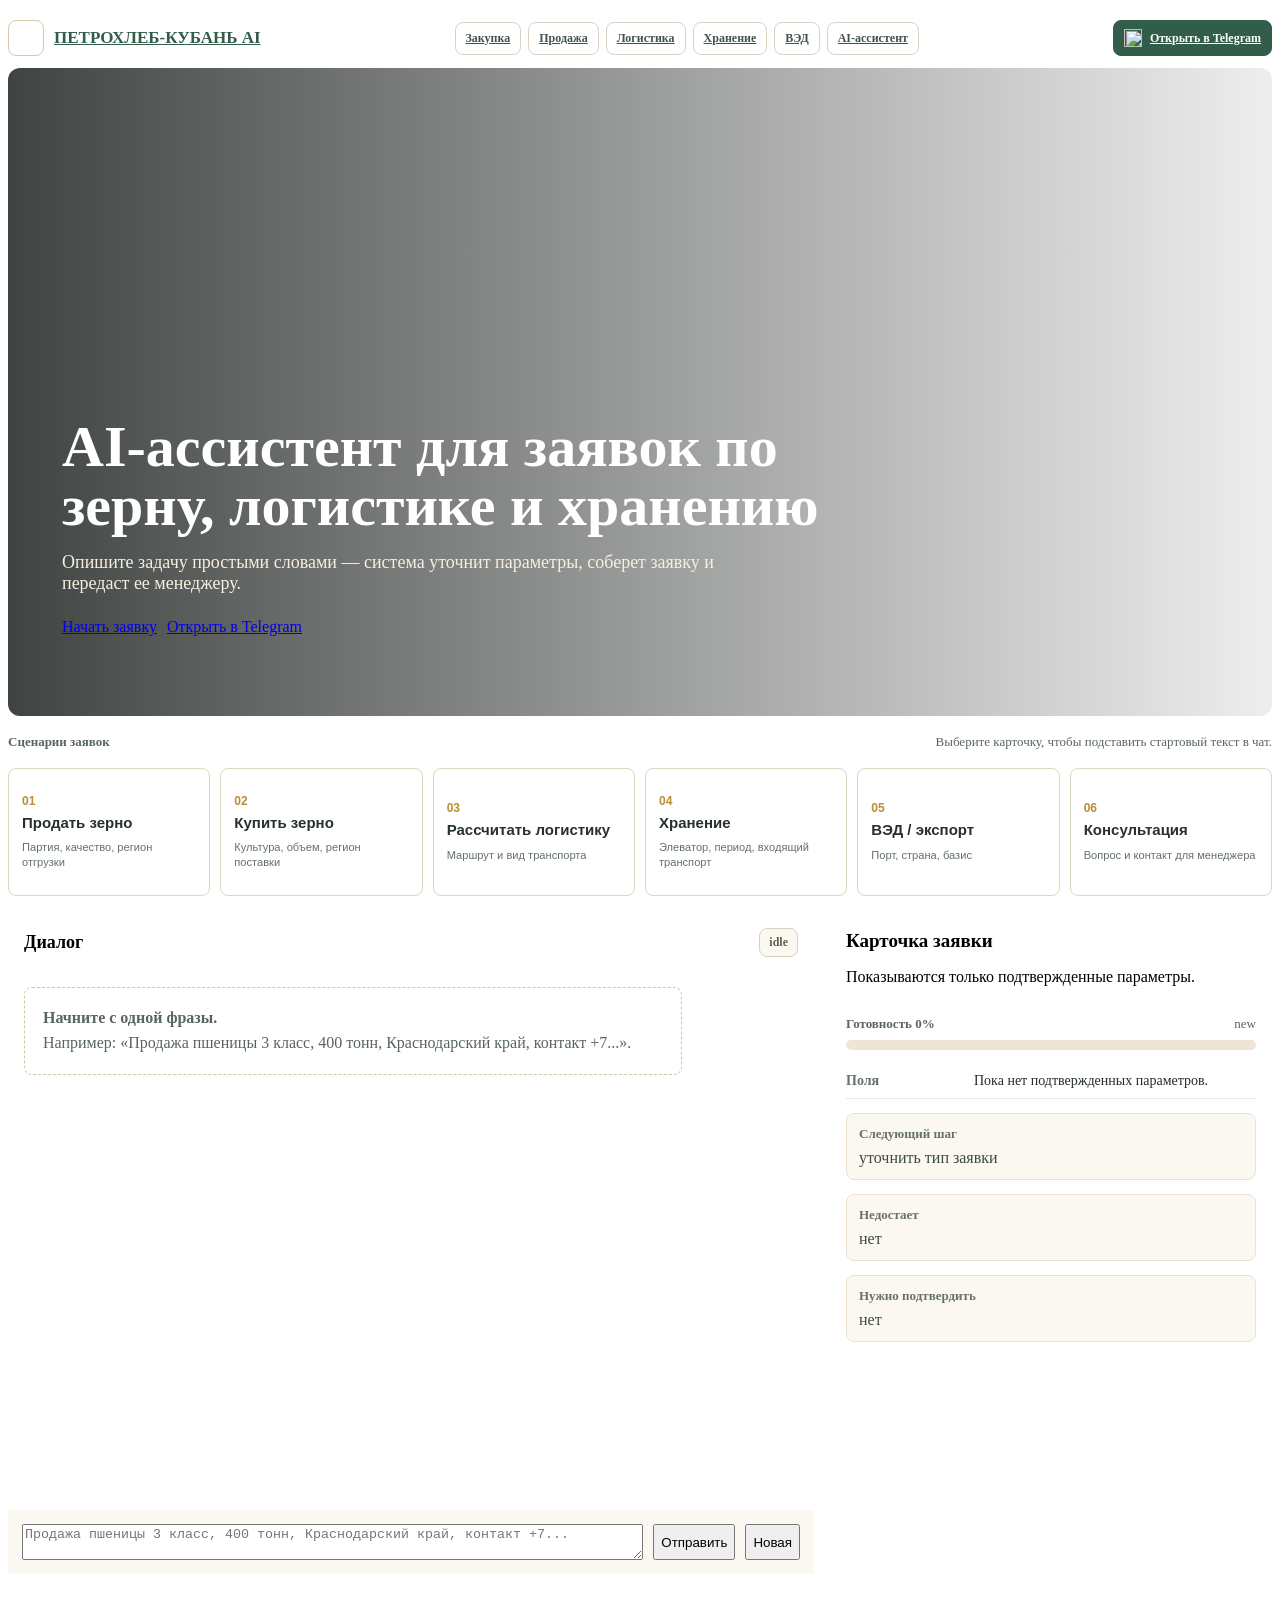
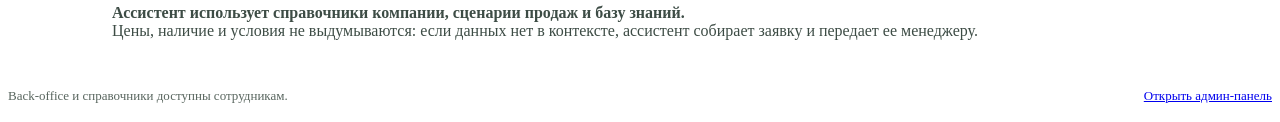
==== commit 245df4b5: "Improve v7 dialogue policy and fuzzy fact extraction" ====
--- a/web/index.html
+++ b/web/index.html
@@ -476,6 +476,10 @@
           <h4>Недостает</h4>
           <div id="missing-fields">request_type, product, volume, region, timing, contact</div>
         </div>
+        <div class="detail-box" style="margin:0">
+          <h4>Нужно подтвердить</h4>
+          <div id="uncertain-fields">нет</div>
+        </div>
       </aside>
     </main>
 
@@ -581,6 +585,10 @@
       document.getElementById("stage-label").textContent = event.stage || event.status || "new"
       document.getElementById("next-action").textContent = event.next_action || "уточнить тип заявки"
       document.getElementById("missing-fields").textContent = (event.missing_fields || []).join(", ") || "нет"
+      const uncertain = event.uncertain_facts || {}
+      document.getElementById("uncertain-fields").textContent = Object.entries(uncertain)
+        .map(([key, item]) => `${fieldLabels[key] || key}: ${item.normalized_value || item.value || ""}`)
+        .join("; ") || "нет"
 
       const order = ["request_type", "product", "volume", "region", "timing", "contact", "quality_class", "delivery_terms", "company_name", "route_from", "route_to", "transport_type"]
       const rows = order
